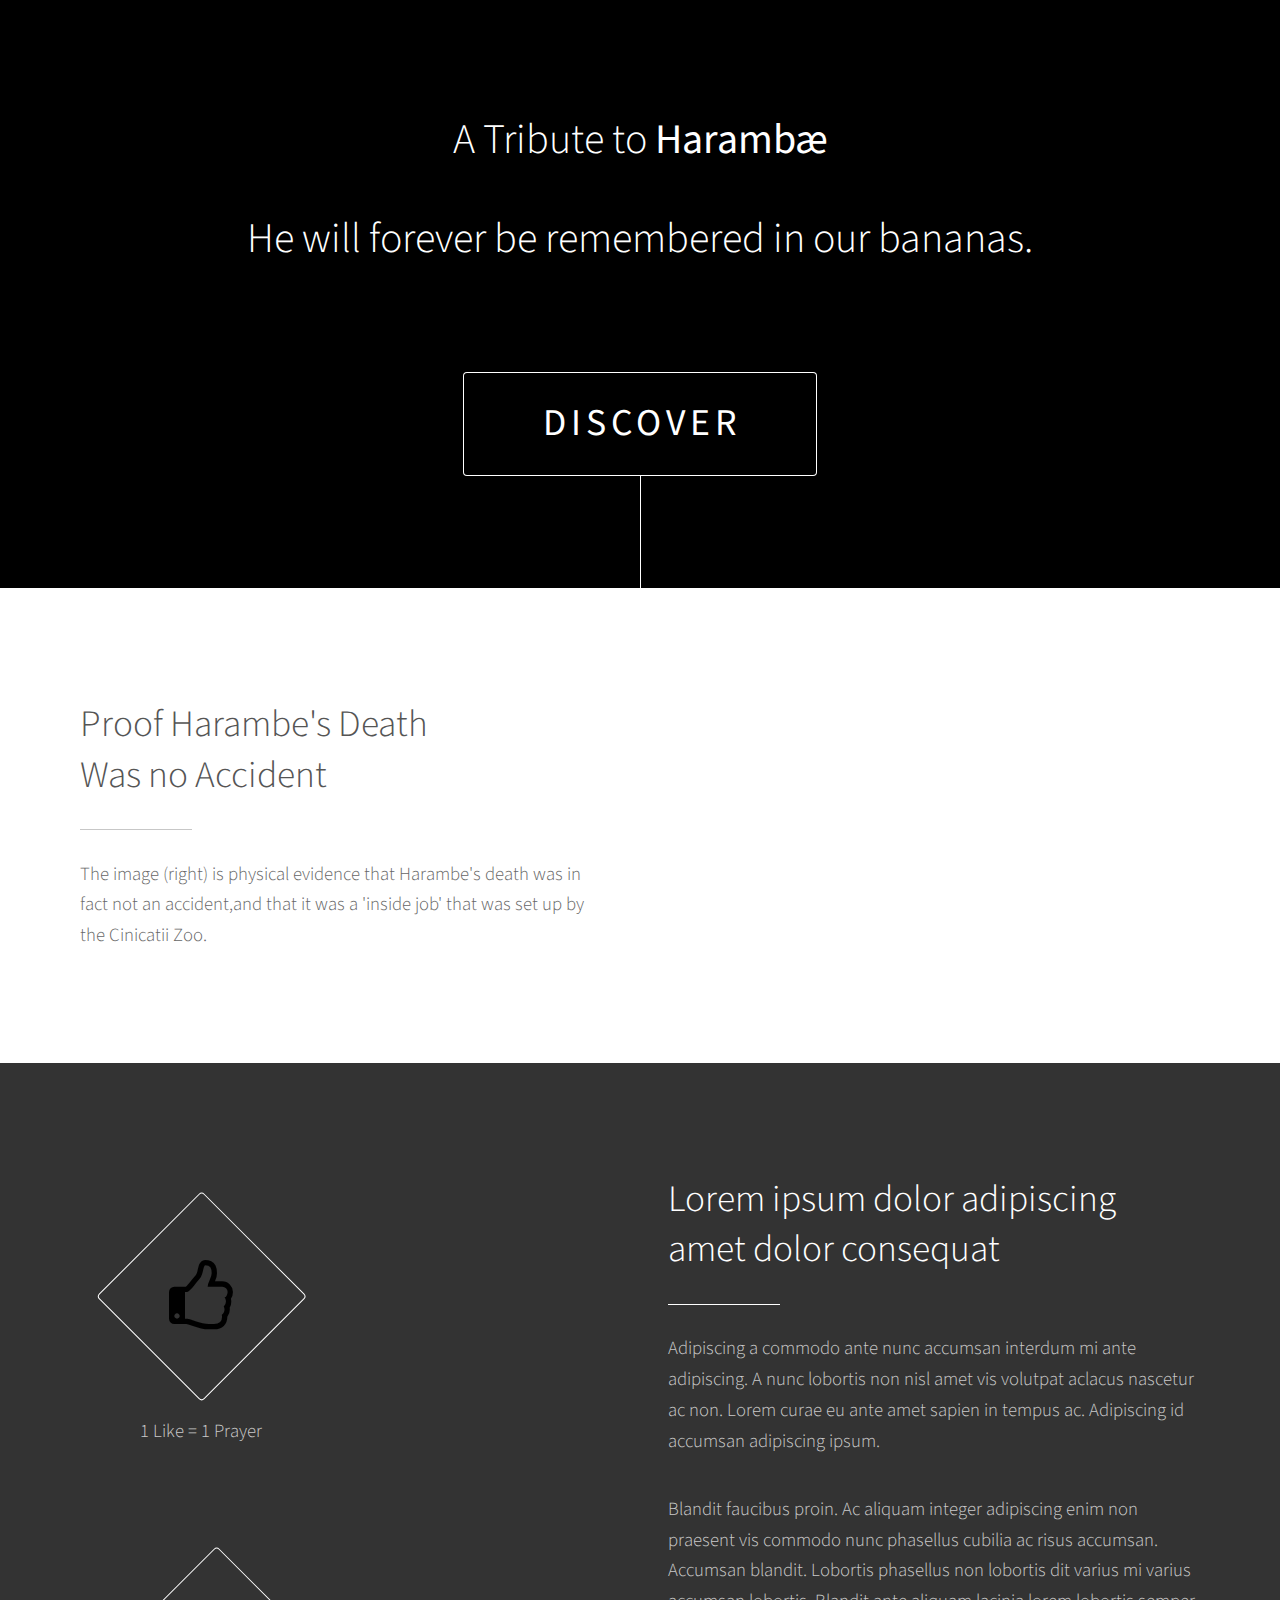
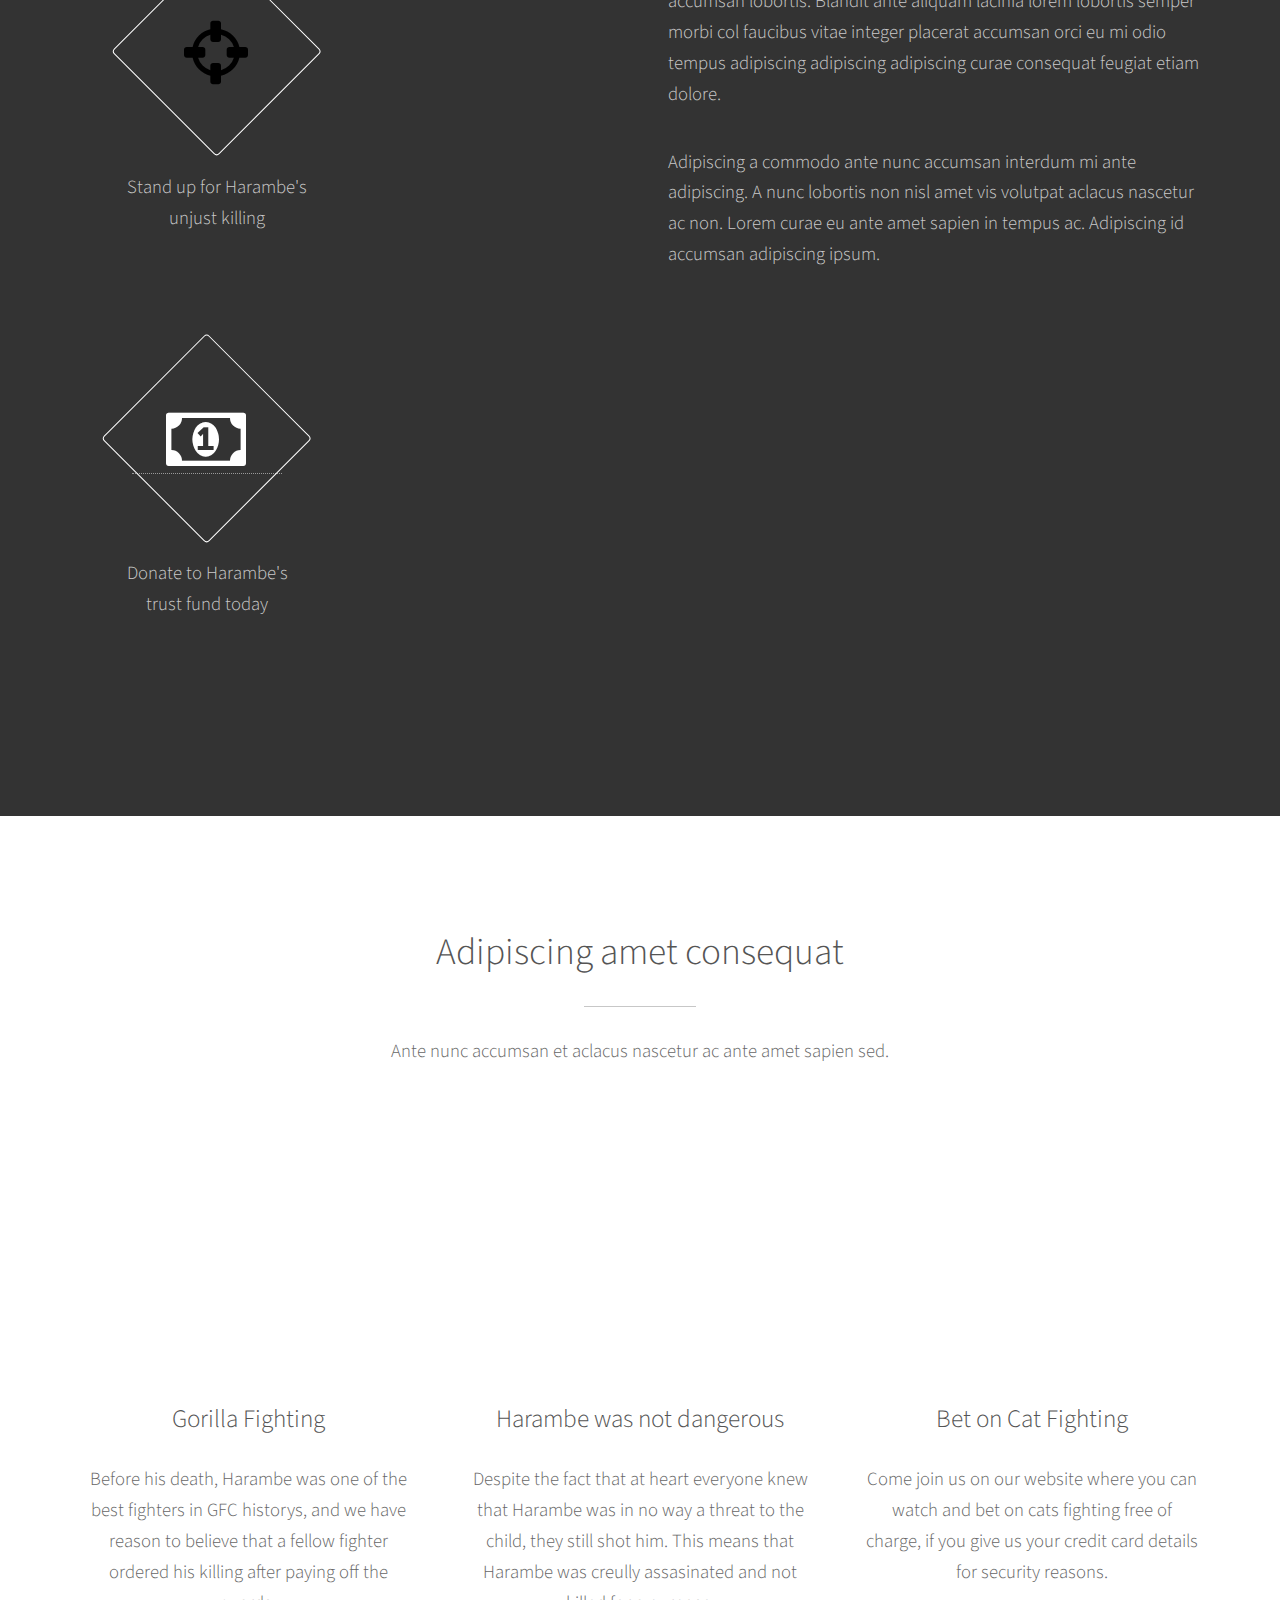
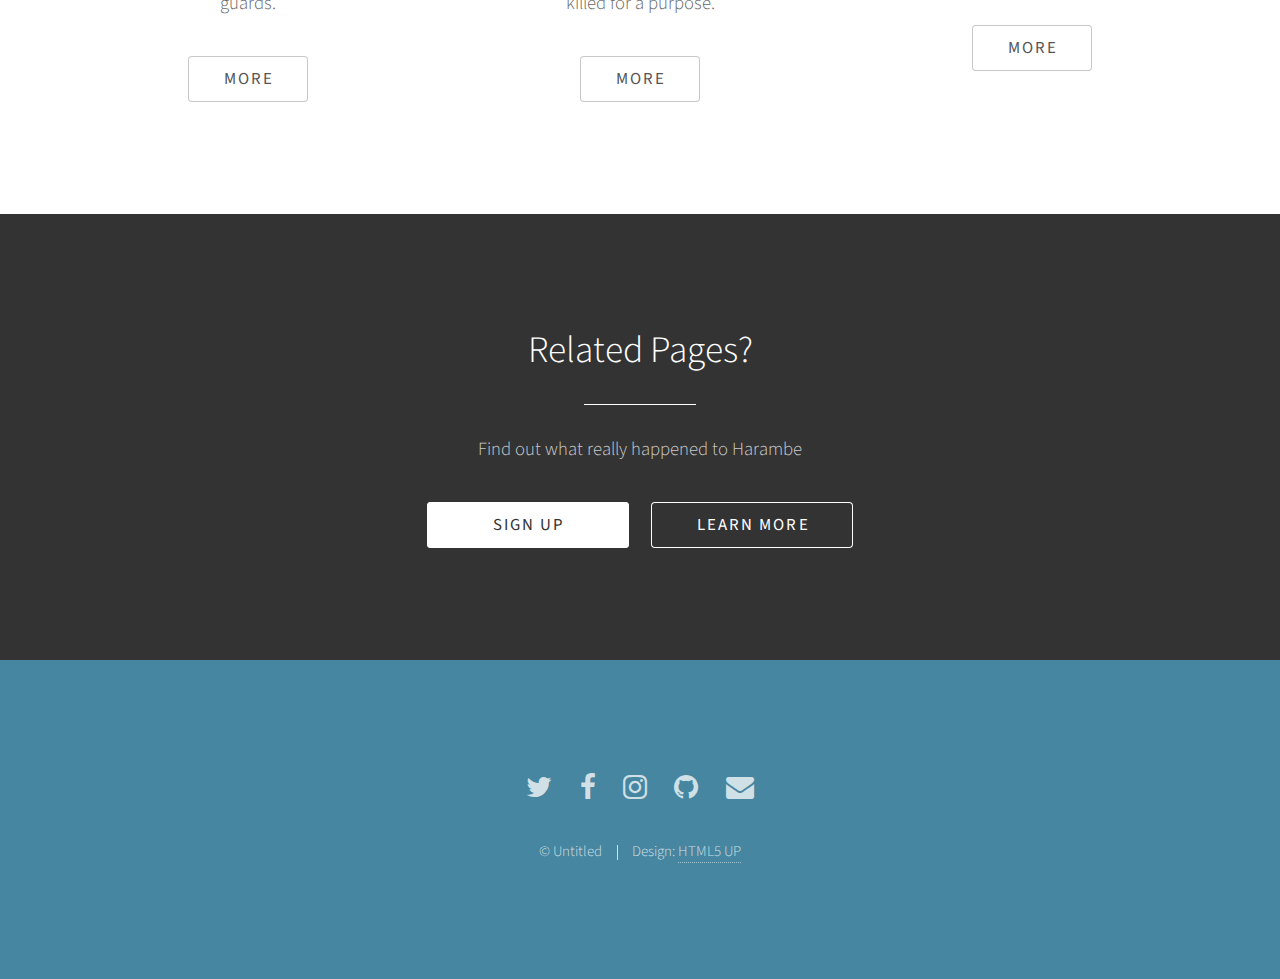
==== index.html @ 7331360e "edited text" ====
<!DOCTYPE HTML>
<!--
	Photon by HTML5 UP
	html5up.net | @ajlkn
	Free for personal and commercial use under the CCA 3.0 license (html5up.net/license)
-->
<html>
	<head>
		<title>Harambe was an inside job </title>
		<meta charset="utf-8" />
		<meta name="viewport" content="width=device-width, initial-scale=1" />
		<!--[if lte IE 8]><script src="assets/js/ie/html5shiv.js"></script><![endif]-->
		<link rel="stylesheet" href="assets/css/main.css" />
		<!--[if lte IE 8]><link rel="stylesheet" href="assets/css/ie8.css" /><![endif]-->
		<!--[if lte IE 9]><link rel="stylesheet" href="assets/css/ie9.css" /><![endif]-->
	</head>
	<body>

		<!-- Header -->
			<section id="header">
				<div class="inner">
					<span class=""></span>
					<h1> A Tribute to <strong>Harambæ</strong>
					<p>He will forever be remembered in our bananas.</p>
					<ul class="actions">
						<li><a href="#one" class="button scrolly">Discover</a></li>
					</ul>
				</div>
			</section>

		<!-- One -->
			<section id="one" class="main style1">
				<div class="container">
					<div class="row 150%">
						<div class="6u 12u$(medium)">
							<header class="major">
								<h2>Proof Harambe's Death<br />
								Was no Accident</h2>
							</header>
							<p>The image (right) is physical evidence that Harambe's death was in fact not an accident,and that it was a 'inside job' that was set up by the Cinicatii Zoo.</p>
						</div>
						<div class="6u$ 12u$(medium) important(medium)">
							<span class="image fit"><img src="http://2new4.fjcdn.com/pictures/Soup_0a7b32_6004749.jpg" alt="" /></span>
						</div>
					</div>
				</div>
			</section>

		<!-- Two -->
			<section id="two" class="main style2">
				<div class="container">
					<div class="row 150%">
						<div class="6u 12u$(medium)">
							<ul class="major-icons">
								<li><span class="icon style1 major fa-thumbs-o-up"> </span><p id="jeff">1 Like = 1 Prayer</p></li>
								<li><span class=""> </span></li>
								<li><span class="icon style3 major fa-crosshairs"> </span><p id="jim">Stand up for Harambe's<br /> unjust killing</p></li>
								<li><span class=""></span></li>
								<li><a href="http://img0.liveinternet.ru/images/attach/c/5/3970/3970473_sprite198.swf"><span class="icon sytle5 major fa-money"> </span><p id="shmeg">Donate to Harambe's<br /> trust fund today</p></a></li>
								<li><span class=""></span></li>
							</ul>
						</div>
						<div class="6u$ 12u$(medium)">
							<header class="major">
								<h2>Lorem ipsum dolor adipiscing<br />
								amet dolor consequat</h2>
							</header>
							<p>Adipiscing a commodo ante nunc accumsan interdum mi ante adipiscing. A nunc lobortis non nisl amet vis volutpat aclacus nascetur ac non. Lorem curae eu ante amet sapien in tempus ac. Adipiscing id accumsan adipiscing ipsum.</p>
							<p>Blandit faucibus proin. Ac aliquam integer adipiscing enim non praesent vis commodo nunc phasellus cubilia ac risus accumsan. Accumsan blandit. Lobortis phasellus non lobortis dit varius mi varius accumsan lobortis. Blandit ante aliquam lacinia lorem lobortis semper morbi col faucibus vitae integer placerat accumsan orci eu mi odio tempus adipiscing adipiscing adipiscing curae consequat feugiat etiam dolore.</p>
							<p>Adipiscing a commodo ante nunc accumsan interdum mi ante adipiscing. A nunc lobortis non nisl amet vis volutpat aclacus nascetur ac non. Lorem curae eu ante amet sapien in tempus ac. Adipiscing id accumsan adipiscing ipsum.</p>
						</div>
					</div>
				</div>
			</section>

		<!-- Three -->
			<section id="three" class="main style1 special">
				<div class="container">
					<header class="major">
						<h2>Adipiscing amet consequat</h2>
					</header>
					<p>Ante nunc accumsan et aclacus nascetur ac ante amet sapien sed.</p>
					<div class="row 150%">
						<div class="4u 12u$(medium)">
							<span class="image fit"><iframe src="//giphy.com/embed/hdBc0ckLyQ5KE?html5=true" width="384" height="250.42" frameBorder="0" class="giphy-embed" allowFullScreen></iframe/></span>
							<h3>Gorilla Fighting</h3>
							<p>Before his death, Harambe was one of the best fighters in GFC historys, and we have reason to believe that a fellow fighter ordered his killing after paying off the guards.</p>
							<ul class="actions">
								<li><a href="#" class="button">More</a></li>
							</ul>
						</div>
						<div class="4u 12u$(medium)">
							<span class="image fit"><iframe src="//giphy.com/embed/dtlC0do7zTUJy?html5=true" width="384" height="250.42" frameBorder="0" class="giphy-embed" allowFullScreen></iframe></span>
							<h3>Harambe was not dangerous</h3>
							<p>Despite the fact that at heart everyone knew that Harambe was in no way a threat to the child, they still shot him. This means that Harambe was creully assasinated and not killed for a purpose.</p>
							<ul class="actions">
								<li><a href="#" class="button">More</a></li>
							</ul>
						</div>
						<div class="4u$ 12u$(medium)">
							<span class="image fit"><iframe src="//giphy.com/embed/Ov5NiLVXT8JEc?html5=true" width="384" height="250.42" frameBorder="0" class="giphy-embed" allowFullScreen></iframe></span>
							<h3>Bet on Cat Fighting</h3>
							<p>Come join us on our website where you can watch and bet on cats fighting free of charge, if you give us your credit card details for security reasons.</p>
							<ul class="actions">
								<li><a href="#" class="button">More</a></li>
							</ul>
						</div>
					</div>
				</div>
			</section>

		<!-- Four -->
			<section id="four" class="main style2 special">
				<div class="container">
					<header class="major">
						<h2>Related Pages?</h2>
					</header>
					<p>Find out what really happened to Harambe</p>
					<ul class="actions uniform">
						<li><a href="#" class="button special">Sign Up</a></li>
						<li><a href="#" class="button">Learn More</a></li>
					</ul>
				</div>
			</section>

		<!-- Five -->
		<!--
			<section id="five" class="main style1">
				<div class="container">
					<header class="major special">
						<h2>Elements</h2>
					</header>

					<section>
						<h4>Text</h4>
						<p>This is <b>bold</b> and this is <strong>strong</strong>. This is <i>italic</i> and this is <em>emphasized</em>.
						This is <sup>superscript</sup> text and this is <sub>subscript</sub> text.
						This is <u>underlined</u> and this is code: <code>for (;;) { ... }</code>. Finally, <a href="#">this is a link</a>.</p>
						<hr />
						<header>
							<h4>Heading with a Subtitle</h4>
							<p>Lorem ipsum dolor sit amet nullam id egestas urna aliquam</p>
						</header>
						<p>Nunc lacinia ante nunc ac lobortis. Interdum adipiscing gravida odio porttitor sem non mi integer non faucibus ornare mi ut ante amet placerat aliquet. Volutpat eu sed ante lacinia sapien lorem accumsan varius montes viverra nibh in adipiscing blandit tempus accumsan.</p>
						<header>
							<h5>Heading with a Subtitle</h5>
							<p>Lorem ipsum dolor sit amet nullam id egestas urna aliquam</p>
						</header>
						<p>Nunc lacinia ante nunc ac lobortis. Interdum adipiscing gravida odio porttitor sem non mi integer non faucibus ornare mi ut ante amet placerat aliquet. Volutpat eu sed ante lacinia sapien lorem accumsan varius montes viverra nibh in adipiscing blandit tempus accumsan.</p>
						<hr />
						<h2>Heading Level 2</h2>
						<h3>Heading Level 3</h3>
						<h4>Heading Level 4</h4>
						<h5>Heading Level 5</h5>
						<h6>Heading Level 6</h6>
						<hr />
						<h5>Blockquote</h5>
						<blockquote>Fringilla nisl. Donec accumsan interdum nisi, quis tincidunt felis sagittis eget tempus euismod. Vestibulum ante ipsum primis in faucibus vestibulum. Blandit adipiscing eu felis iaculis volutpat ac adipiscing accumsan faucibus. Vestibulum ante ipsum primis in faucibus lorem ipsum dolor sit amet nullam adipiscing eu felis.</blockquote>
						<h5>Preformatted</h5>
						<pre><code>i = 0;

while (!deck.isInOrder()) {
print 'Iteration ' + i;
deck.shuffle();
i++;
}

print 'It took ' + i + ' iterations to sort the deck.';</code></pre>
					</section>

					<section>
						<h4>Lists</h4>
						<div class="row">
							<div class="6u 12u$(medium)">
								<h5>Unordered</h5>
								<ul>
									<li>Dolor pulvinar etiam.</li>
									<li>Sagittis adipiscing.</li>
									<li>Felis enim feugiat.</li>
								</ul>
								<h5>Alternate</h5>
								<ul class="alt">
									<li>Dolor pulvinar etiam.</li>
									<li>Sagittis adipiscing.</li>
									<li>Felis enim feugiat.</li>
								</ul>
							</div>
							<div class="6u$ 12u$(medium)">
								<h5>Ordered</h5>
								<ol>
									<li>Dolor pulvinar etiam.</li>
									<li>Etiam vel felis viverra.</li>
									<li>Felis enim feugiat.</li>
									<li>Dolor pulvinar etiam.</li>
									<li>Etiam vel felis lorem.</li>
									<li>Felis enim et feugiat.</li>
								</ol>
								<h5>Icons</h5>
								<ul class="icons">
									<li><a href="#" class="icon fa-twitter"><span class="label">Twitter</span></a></li>
									<li><a href="#" class="icon fa-facebook"><span class="label">Facebook</span></a></li>
									<li><a href="#" class="icon fa-instagram"><span class="label">Instagram</span></a></li>
									<li><a href="#" class="icon fa-github"><span class="label">Github</span></a></li>
								</ul>
							</div>
						</div>
						<h5>Actions</h5>
						<div class="row">
							<div class="6u 12u$(medium)">
								<ul class="actions">
									<li><a href="#" class="button special">Default</a></li>
									<li><a href="#" class="button">Default</a></li>
								</ul>
								<ul class="actions small">
									<li><a href="#" class="button special small">Small</a></li>
									<li><a href="#" class="button small">Small</a></li>
								</ul>
								<ul class="actions vertical">
									<li><a href="#" class="button special">Default</a></li>
									<li><a href="#" class="button">Default</a></li>
								</ul>
								<ul class="actions vertical small">
									<li><a href="#" class="button special small">Small</a></li>
									<li><a href="#" class="button small">Small</a></li>
								</ul>
							</div>
							<div class="6u 12u$(medium)">
								<ul class="actions vertical">
									<li><a href="#" class="button special fit">Default</a></li>
									<li><a href="#" class="button fit">Default</a></li>
								</ul>
								<ul class="actions vertical small">
									<li><a href="#" class="button special small fit">Small</a></li>
									<li><a href="#" class="button small fit">Small</a></li>
								</ul>
							</div>
						</div>
					</section>

					<section>
						<h4>Table</h4>
						<h5>Default</h5>
						<div class="table-wrapper">
							<table>
								<thead>
									<tr>
										<th>Name</th>
										<th>Description</th>
										<th>Price</th>
									</tr>
								</thead>
								<tbody>
									<tr>
										<td>Item One</td>
										<td>Ante turpis integer aliquet porttitor.</td>
										<td>29.99</td>
									</tr>
									<tr>
										<td>Item Two</td>
										<td>Vis ac commodo adipiscing arcu aliquet.</td>
										<td>19.99</td>
									</tr>
									<tr>
										<td>Item Three</td>
										<td> Morbi faucibus arcu accumsan lorem.</td>
										<td>29.99</td>
									</tr>
									<tr>
										<td>Item Four</td>
										<td>Vitae integer tempus condimentum.</td>
										<td>19.99</td>
									</tr>
									<tr>
										<td>Item Five</td>
										<td>Ante turpis integer aliquet porttitor.</td>
										<td>29.99</td>
									</tr>
								</tbody>
								<tfoot>
									<tr>
										<td colspan="2"></td>
										<td>100.00</td>
									</tr>
								</tfoot>
							</table>
						</div>

						<h5>Alternate</h5>
						<div class="table-wrapper">
							<table class="alt">
								<thead>
									<tr>
										<th>Name</th>
										<th>Description</th>
										<th>Price</th>
									</tr>
								</thead>
								<tbody>
									<tr>
										<td>Item One</td>
										<td>Ante turpis integer aliquet porttitor.</td>
										<td>29.99</td>
									</tr>
									<tr>
										<td>Item Two</td>
										<td>Vis ac commodo adipiscing arcu aliquet.</td>
										<td>19.99</td>
									</tr>
									<tr>
										<td>Item Three</td>
										<td> Morbi faucibus arcu accumsan lorem.</td>
										<td>29.99</td>
									</tr>
									<tr>
										<td>Item Four</td>
										<td>Vitae integer tempus condimentum.</td>
										<td>19.99</td>
									</tr>
									<tr>
										<td>Item Five</td>
										<td>Ante turpis integer aliquet porttitor.</td>
										<td>29.99</td>
									</tr>
								</tbody>
								<tfoot>
									<tr>
										<td colspan="2"></td>
										<td>100.00</td>
									</tr>
								</tfoot>
							</table>
						</div>
					</section>

					<section>
						<h4>Buttons</h4>
						<ul class="actions">
							<li><a href="#" class="button special">Special</a></li>
							<li><a href="#" class="button">Default</a></li>
						</ul>
						<ul class="actions">
							<li><a href="#" class="button big">Big</a></li>
							<li><a href="#" class="button">Default</a></li>
							<li><a href="#" class="button small">Small</a></li>
						</ul>
						<ul class="actions fit">
							<li><a href="#" class="button fit">Fit</a></li>
							<li><a href="#" class="button special fit">Fit</a></li>
							<li><a href="#" class="button fit">Fit</a></li>
						</ul>
						<ul class="actions fit small">
							<li><a href="#" class="button special fit small">Fit + Small</a></li>
							<li><a href="#" class="button fit small">Fit + Small</a></li>
							<li><a href="#" class="button special fit small">Fit + Small</a></li>
						</ul>
						<ul class="actions">
							<li><a href="#" class="button special icon fa-download">Icon</a></li>
							<li><a href="#" class="button icon fa-download">Icon</a></li>
						</ul>
						<ul class="actions">
							<li><span class="button special disabled">Disabled</span></li>
							<li><span class="button disabled">Disabled</span></li>
						</ul>
					</section>

					<section>
						<h4>Form</h4>
						<form method="post" action="#">
							<div class="row uniform 50%">
								<div class="6u 12u$(xsmall)">
									<input type="text" name="demo-name" id="demo-name" value="" placeholder="Name" />
								</div>
								<div class="6u$ 12u$(xsmall)">
									<input type="email" name="demo-email" id="demo-email" value="" placeholder="Email" />
								</div>
								<div class="12u$">
									<div class="select-wrapper">
										<select name="demo-category" id="demo-category">
											<option value="">- Category -</option>
											<option value="1">Manufacturing</option>
											<option value="1">Shipping</option>
											<option value="1">Administration</option>
											<option value="1">Human Resources</option>
										</select>
									</div>
								</div>
								<div class="4u 12u$(small)">
									<input type="radio" id="demo-priority-low" name="demo-priority" checked>
									<label for="demo-priority-low">Low</label>
								</div>
								<div class="4u 12u$(small)">
									<input type="radio" id="demo-priority-normal" name="demo-priority">
									<label for="demo-priority-normal">Normal</label>
								</div>
								<div class="4u$ 12u$(small)">
									<input type="radio" id="demo-priority-high" name="demo-priority">
									<label for="demo-priority-high">High</label>
								</div>
								<div class="6u 12u$(small)">
									<input type="checkbox" id="demo-copy" name="demo-copy">
									<label for="demo-copy">Email me a copy</label>
								</div>
								<div class="6u$ 12u$(small)">
									<input type="checkbox" id="demo-human" name="demo-human" checked>
									<label for="demo-human">Not a robot</label>
								</div>
								<div class="12u$">
									<textarea name="demo-message" id="demo-message" placeholder="Enter your message" rows="6"></textarea>
								</div>
								<div class="12u$">
									<ul class="actions">
										<li><input type="submit" value="Send Message" class="special" /></li>
										<li><input type="reset" value="Reset" /></li>
									</ul>
								</div>
							</div>
						</form>
					</section>

					<section>
						<h4>Image</h4>
						<h5>Fit</h5>
						<div class="box alt">
							<div class="row uniform 50%">
								<div class="12u"><span class="image fit"><img src="images/pic06.jpg" alt="" /></span></div>
								<div class="4u"><span class="image fit"><img src="images/pic02.jpg" alt="" /></span></div>
								<div class="4u"><span class="image fit"><img src="images/pic03.jpg" alt="" /></span></div>
								<div class="4u"><span class="image fit"><img src="images/pic04.jpg" alt="" /></span></div>
								<div class="4u"><span class="image fit"><img src="images/pic03.jpg" alt="" /></span></div>
								<div class="4u"><span class="image fit"><img src="images/pic04.jpg" alt="" /></span></div>
								<div class="4u"><span class="image fit"><img src="images/pic02.jpg" alt="" /></span></div>
								<div class="4u"><span class="image fit"><img src="images/pic04.jpg" alt="" /></span></div>
								<div class="4u"><span class="image fit"><img src="images/pic02.jpg" alt="" /></span></div>
								<div class="4u"><span class="image fit"><img src="images/pic03.jpg" alt="" /></span></div>
							</div>
						</div>
						<h5>Left &amp; Right</h5>
						<p><span class="image left"><img src="images/pic05.jpg" alt="" /></span>Fringilla nisl. Donec accumsan interdum nisi, quis tincidunt felis sagittis eget. tempus euismod. Vestibulum ante ipsum primis in faucibus vestibulum. Blandit adipiscing eu felis iaculis volutpat ac adipiscing accumsan eu faucibus. Integer ac pellentesque praesent tincidunt felis sagittis eget. tempus euismod. Vestibulum ante ipsum primis in faucibus vestibulum. Blandit adipiscing eu felis iaculis volutpat ac adipiscing accumsan eu faucibusr ac pellentesque praesent tincidunt felis sagittis eget. tempus euismod. Vestibulum ante ipsum primis in faucibus vestibulum. Blandit adipiscing eu felis iaculis volutpat ac adipiscing accumsan eu faucibus. Integer ac pellentesque praesent.</p>
						<p><span class="image right"><img src="images/pic05.jpg" alt="" /></span>Fringilla nisl. Donec accumsan interdum nisi, quis tincidunt felis sagittis eget. tempus euismod. Vestibulum ante ipsum primis in faucibus vestibulum. Blandit adipiscing eu felis iaculis volutpat ac adipiscing accumsan eu faucibus. Integer ac pellentesque praesent tincidunt felis sagittis eget. tempus euismod. Vestibulum ante ipsum primis in faucibus vestibulum. Blandit adipiscing eu felis iaculis volutpat ac adipiscing accumsan eu faucibus. Integer ac pellentesque praesent. Donec accumsan interdum nisi, quis tincidunt felis sagittis eget. tempus euismod. Vestibulum ante ipsum primis in faucibus vestibulum. Blandit adipiscing eu felis iaculis volutpat ac adipiscing accumsan eu faucibus. Integer ac pellentesque praesent tincidunt felis sagittis eget. tempus euismod. Vestibulum ante ipsum primis in faucibus vestibulum. Blandit adipiscing eu felis iaculis volutpat ac adipiscing accumsan eu faucibus. Integer ac pellentesque praesent. Blandit adipiscing eu felis iaculis volutpat ac adipiscing accumsan eu faucibus. Integer ac pellentesque praesent tincidunt felis sagittis eget. tempus euismod. Vestibulum ante ipsum primis in faucibus vestibulum. Blandit adipiscing eu felis iaculis volutpat ac adipiscing accumsan eu faucibus. Integer ac pellentesque praesent.</p>
					</section>

				</div>
			</section>
		-->

		<!-- Footer -->
			<section id="footer">
				<ul class="icons">
					<li><a href="#" class="icon alt fa-twitter"><span class="label">Twitter</span></a></li>
					<li><a href="#" class="icon alt fa-facebook"><span class="label">Facebook</span></a></li>
					<li><a href="#" class="icon alt fa-instagram"><span class="label">Instagram</span></a></li>
					<li><a href="#" class="icon alt fa-github"><span class="label">GitHub</span></a></li>
					<li><a href="#" class="icon alt fa-envelope"><span class="label">Email</span></a></li>
				</ul>
				<ul class="copyright">
					<li>&copy; Untitled</li><li>Design: <a href="http://html5up.net">HTML5 UP</a></li>
				</ul>
			</section>

		<!-- Scripts -->
			<script src="assets/js/jquery.min.js"></script>
			<script src="assets/js/jquery.scrolly.min.js"></script>
			<script src="assets/js/skel.min.js"></script>
			<script src="assets/js/util.js"></script>
			<!--[if lte IE 8]><script src="assets/js/ie/respond.min.js"></script><![endif]-->
			<script src="assets/js/main.js"></script>

	</body> 
</html>
---- assets/css/main.css ----
@import url("font-awesome.min.css");
@import url("http://fonts.googleapis.com/css?family=Source+Sans+Pro:300,300italic,400,400italic");

/*
	Photon by HTML5 UP
	html5up.net | @ajlkn
	Free for personal and commercial use under the CCA 3.0 license (html5up.net/license)
*/

/* Reset */

	html, body, div, span, applet, object, iframe, h1, h2, h3, h4, h5, h6, p, blockquote, pre, a, abbr, acronym, address, big, cite, code, del, dfn, em, img, ins, kbd, q, s, samp, small, strike, strong, sub, sup, tt, var, b, u, i, center, dl, dt, dd, ol, ul, li, fieldset, form, label, legend, table, caption, tbody, tfoot, thead, tr, th, td, article, aside, canvas, details, embed, figure, figcaption, footer, header, hgroup, menu, nav, output, ruby, section, summary, time, mark, audio, video {
		margin: 0;
		padding: 0;
		border: 0;
		font-size: 100%;
		font: inherit;
		vertical-align: baseline;
	}

	article, aside, details, figcaption, figure, footer, header, hgroup, menu, nav, section {
		display: block;
	}

	body {
		line-height: 1;
	}

	ol, ul {
		list-style: none;
	}

	blockquote, q {
		quotes: none;
	}

	blockquote:before, blockquote:after, q:before, q:after {
		content: '';
		content: none;
	}

	table {
		border-collapse: collapse;
		border-spacing: 0;
	}

	body {
		-webkit-text-size-adjust: none;
	}

/* Box Model */

	*, *:before, *:after {
		-moz-box-sizing: border-box;
		-webkit-box-sizing: border-box;
		box-sizing: border-box;
	}

/* Containers */

	.container {
		margin-left: auto;
		margin-right: auto;
	}

	.container.\31 25\25 {
		width: 100%;
		max-width: 75em;
		min-width: 60em;
	}

	.container.\37 5\25 {
		width: 45em;
	}

	.container.\35 0\25 {
		width: 30em;
	}

	.container.\32 5\25 {
		width: 15em;
	}

	.container {
		width: 60em;
	}

	@media screen and (max-width: 1680px) {

		.container.\31 25\25 {
			width: 100%;
			max-width: 75em;
			min-width: 60em;
		}

		.container.\37 5\25 {
			width: 45em;
		}

		.container.\35 0\25 {
			width: 30em;
		}

		.container.\32 5\25 {
			width: 15em;
		}

		.container {
			width: 60em;
		}

	}

	@media screen and (max-width: 1140px) {

		.container.\31 25\25 {
			width: 100%;
			max-width: 112.5%;
			min-width: 90%;
		}

		.container.\37 5\25 {
			width: 67.5%;
		}

		.container.\35 0\25 {
			width: 45%;
		}

		.container.\32 5\25 {
			width: 22.5%;
		}

		.container {
			width: 90%;
		}

	}

	@media screen and (max-width: 980px) {

		.container.\31 25\25 {
			width: 100%;
			max-width: 125%;
			min-width: 100%;
		}

		.container.\37 5\25 {
			width: 75%;
		}

		.container.\35 0\25 {
			width: 50%;
		}

		.container.\32 5\25 {
			width: 25%;
		}

		.container {
			width: 100% !important;
		}

	}

	@media screen and (max-width: 736px) {

		.container.\31 25\25 {
			width: 100%;
			max-width: 125%;
			min-width: 100%;
		}

		.container.\37 5\25 {
			width: 75%;
		}

		.container.\35 0\25 {
			width: 50%;
		}

		.container.\32 5\25 {
			width: 25%;
		}

		.container {
			width: 100% !important;
		}

	}

	@media screen and (max-width: 480px) {

		.container.\31 25\25 {
			width: 100%;
			max-width: 125%;
			min-width: 100%;
		}

		.container.\37 5\25 {
			width: 75%;
		}

		.container.\35 0\25 {
			width: 50%;
		}

		.container.\32 5\25 {
			width: 25%;
		}

		.container {
			width: 100% !important;
		}

	}

	@media screen and (max-width: 320px) {

		.container.\31 25\25 {
			width: 100%;
			max-width: 125%;
			min-width: 100%;
		}

		.container.\37 5\25 {
			width: 75%;
		}

		.container.\35 0\25 {
			width: 50%;
		}

		.container.\32 5\25 {
			width: 25%;
		}

		.container {
			width: 100% !important;
		}

	}

/* Grid */

	.row {
		border-bottom: solid 1px transparent;
		-moz-box-sizing: border-box;
		-webkit-box-sizing: border-box;
		box-sizing: border-box;
	}

	.row > * {
		float: left;
		-moz-box-sizing: border-box;
		-webkit-box-sizing: border-box;
		box-sizing: border-box;
	}

	.row:after, .row:before {
		content: '';
		display: block;
		clear: both;
		height: 0;
	}

	.row.uniform > * > :first-child {
		margin-top: 0;
	}

	.row.uniform > * > :last-child {
		margin-bottom: 0;
	}

	.row.\30 \25 > * {
		padding: 0 0 0 0em;
	}

	.row.\30 \25 {
		margin: 0 0 -1px 0em;
	}

	.row.uniform.\30 \25 > * {
		padding: 0em 0 0 0em;
	}

	.row.uniform.\30 \25 {
		margin: 0em 0 -1px 0em;
	}

	.row > * {
		padding: 0 0 0 2em;
	}

	.row {
		margin: 0 0 -1px -2em;
	}

	.row.uniform > * {
		padding: 2em 0 0 2em;
	}

	.row.uniform {
		margin: -2em 0 -1px -2em;
	}

	.row.\32 00\25 > * {
		padding: 0 0 0 4em;
	}

	.row.\32 00\25 {
		margin: 0 0 -1px -4em;
	}

	.row.uniform.\32 00\25 > * {
		padding: 4em 0 0 4em;
	}

	.row.uniform.\32 00\25 {
		margin: -4em 0 -1px -4em;
	}

	.row.\31 50\25 > * {
		padding: 0 0 0 3em;
	}

	.row.\31 50\25 {
		margin: 0 0 -1px -3em;
	}

	.row.uniform.\31 50\25 > * {
		padding: 3em 0 0 3em;
	}

	.row.uniform.\31 50\25 {
		margin: -3em 0 -1px -3em;
	}

	.row.\35 0\25 > * {
		padding: 0 0 0 1em;
	}

	.row.\35 0\25 {
		margin: 0 0 -1px -1em;
	}

	.row.uniform.\35 0\25 > * {
		padding: 1em 0 0 1em;
	}

	.row.uniform.\35 0\25 {
		margin: -1em 0 -1px -1em;
	}

	.row.\32 5\25 > * {
		padding: 0 0 0 0.5em;
	}

	.row.\32 5\25 {
		margin: 0 0 -1px -0.5em;
	}

	.row.uniform.\32 5\25 > * {
		padding: 0.5em 0 0 0.5em;
	}

	.row.uniform.\32 5\25 {
		margin: -0.5em 0 -1px -0.5em;
	}

	.\31 2u, .\31 2u\24 {
		width: 100%;
		clear: none;
		margin-left: 0;
	}

	.\31 1u, .\31 1u\24 {
		width: 91.6666666667%;
		clear: none;
		margin-left: 0;
	}

	.\31 0u, .\31 0u\24 {
		width: 83.3333333333%;
		clear: none;
		margin-left: 0;
	}

	.\39 u, .\39 u\24 {
		width: 75%;
		clear: none;
		margin-left: 0;
	}

	.\38 u, .\38 u\24 {
		width: 66.6666666667%;
		clear: none;
		margin-left: 0;
	}

	.\37 u, .\37 u\24 {
		width: 58.3333333333%;
		clear: none;
		margin-left: 0;
	}

	.\36 u, .\36 u\24 {
		width: 50%;
		clear: none;
		margin-left: 0;
	}

	.\35 u, .\35 u\24 {
		width: 41.6666666667%;
		clear: none;
		margin-left: 0;
	}

	.\34 u, .\34 u\24 {
		width: 33.3333333333%;
		clear: none;
		margin-left: 0;
	}

	.\33 u, .\33 u\24 {
		width: 25%;
		clear: none;
		margin-left: 0;
	}

	.\32 u, .\32 u\24 {
		width: 16.6666666667%;
		clear: none;
		margin-left: 0;
	}

	.\31 u, .\31 u\24 {
		width: 8.3333333333%;
		clear: none;
		margin-left: 0;
	}

	.\31 2u\24 + *,
	.\31 1u\24 + *,
	.\31 0u\24 + *,
	.\39 u\24 + *,
	.\38 u\24 + *,
	.\37 u\24 + *,
	.\36 u\24 + *,
	.\35 u\24 + *,
	.\34 u\24 + *,
	.\33 u\24 + *,
	.\32 u\24 + *,
	.\31 u\24 + * {
		clear: left;
	}

	.\-11u {
		margin-left: 91.66667%;
	}

	.\-10u {
		margin-left: 83.33333%;
	}

	.\-9u {
		margin-left: 75%;
	}

	.\-8u {
		margin-left: 66.66667%;
	}

	.\-7u {
		margin-left: 58.33333%;
	}

	.\-6u {
		margin-left: 50%;
	}

	.\-5u {
		margin-left: 41.66667%;
	}

	.\-4u {
		margin-left: 33.33333%;
	}

	.\-3u {
		margin-left: 25%;
	}

	.\-2u {
		margin-left: 16.66667%;
	}

	.\-1u {
		margin-left: 8.33333%;
	}

	@media screen and (max-width: 1680px) {

		.row > * {
			padding: 0 0 0 2em;
		}

		.row {
			margin: 0 0 -1px -2em;
		}

		.row.uniform > * {
			padding: 2em 0 0 2em;
		}

		.row.uniform {
			margin: -2em 0 -1px -2em;
		}

		.row.\32 00\25 > * {
			padding: 0 0 0 4em;
		}

		.row.\32 00\25 {
			margin: 0 0 -1px -4em;
		}

		.row.uniform.\32 00\25 > * {
			padding: 4em 0 0 4em;
		}

		.row.uniform.\32 00\25 {
			margin: -4em 0 -1px -4em;
		}

		.row.\31 50\25 > * {
			padding: 0 0 0 3em;
		}

		.row.\31 50\25 {
			margin: 0 0 -1px -3em;
		}

		.row.uniform.\31 50\25 > * {
			padding: 3em 0 0 3em;
		}

		.row.uniform.\31 50\25 {
			margin: -3em 0 -1px -3em;
		}

		.row.\35 0\25 > * {
			padding: 0 0 0 1em;
		}

		.row.\35 0\25 {
			margin: 0 0 -1px -1em;
		}

		.row.uniform.\35 0\25 > * {
			padding: 1em 0 0 1em;
		}

		.row.uniform.\35 0\25 {
			margin: -1em 0 -1px -1em;
		}

		.row.\32 5\25 > * {
			padding: 0 0 0 0.5em;
		}

		.row.\32 5\25 {
			margin: 0 0 -1px -0.5em;
		}

		.row.uniform.\32 5\25 > * {
			padding: 0.5em 0 0 0.5em;
		}

		.row.uniform.\32 5\25 {
			margin: -0.5em 0 -1px -0.5em;
		}

		.\31 2u\28xlarge\29, .\31 2u\24\28xlarge\29 {
			width: 100%;
			clear: none;
			margin-left: 0;
		}

		.\31 1u\28xlarge\29, .\31 1u\24\28xlarge\29 {
			width: 91.6666666667%;
			clear: none;
			margin-left: 0;
		}

		.\31 0u\28xlarge\29, .\31 0u\24\28xlarge\29 {
			width: 83.3333333333%;
			clear: none;
			margin-left: 0;
		}

		.\39 u\28xlarge\29, .\39 u\24\28xlarge\29 {
			width: 75%;
			clear: none;
			margin-left: 0;
		}

		.\38 u\28xlarge\29, .\38 u\24\28xlarge\29 {
			width: 66.6666666667%;
			clear: none;
			margin-left: 0;
		}

		.\37 u\28xlarge\29, .\37 u\24\28xlarge\29 {
			width: 58.3333333333%;
			clear: none;
			margin-left: 0;
		}

		.\36 u\28xlarge\29, .\36 u\24\28xlarge\29 {
			width: 50%;
			clear: none;
			margin-left: 0;
		}

		.\35 u\28xlarge\29, .\35 u\24\28xlarge\29 {
			width: 41.6666666667%;
			clear: none;
			margin-left: 0;
		}

		.\34 u\28xlarge\29, .\34 u\24\28xlarge\29 {
			width: 33.3333333333%;
			clear: none;
			margin-left: 0;
		}

		.\33 u\28xlarge\29, .\33 u\24\28xlarge\29 {
			width: 25%;
			clear: none;
			margin-left: 0;
		}

		.\32 u\28xlarge\29, .\32 u\24\28xlarge\29 {
			width: 16.6666666667%;
			clear: none;
			margin-left: 0;
		}

		.\31 u\28xlarge\29, .\31 u\24\28xlarge\29 {
			width: 8.3333333333%;
			clear: none;
			margin-left: 0;
		}

		.\31 2u\24\28xlarge\29 + *,
		.\31 1u\24\28xlarge\29 + *,
		.\31 0u\24\28xlarge\29 + *,
		.\39 u\24\28xlarge\29 + *,
		.\38 u\24\28xlarge\29 + *,
		.\37 u\24\28xlarge\29 + *,
		.\36 u\24\28xlarge\29 + *,
		.\35 u\24\28xlarge\29 + *,
		.\34 u\24\28xlarge\29 + *,
		.\33 u\24\28xlarge\29 + *,
		.\32 u\24\28xlarge\29 + *,
		.\31 u\24\28xlarge\29 + * {
			clear: left;
		}

		.\-11u\28xlarge\29 {
			margin-left: 91.66667%;
		}

		.\-10u\28xlarge\29 {
			margin-left: 83.33333%;
		}

		.\-9u\28xlarge\29 {
			margin-left: 75%;
		}

		.\-8u\28xlarge\29 {
			margin-left: 66.66667%;
		}

		.\-7u\28xlarge\29 {
			margin-left: 58.33333%;
		}

		.\-6u\28xlarge\29 {
			margin-left: 50%;
		}

		.\-5u\28xlarge\29 {
			margin-left: 41.66667%;
		}

		.\-4u\28xlarge\29 {
			margin-left: 33.33333%;
		}

		.\-3u\28xlarge\29 {
			margin-left: 25%;
		}

		.\-2u\28xlarge\29 {
			margin-left: 16.66667%;
		}

		.\-1u\28xlarge\29 {
			margin-left: 8.33333%;
		}

	}

	@media screen and (max-width: 1140px) {

		.row > * {
			padding: 0 0 0 1.5em;
		}

		.row {
			margin: 0 0 -1px -1.5em;
		}

		.row.uniform > * {
			padding: 1.5em 0 0 1.5em;
		}

		.row.uniform {
			margin: -1.5em 0 -1px -1.5em;
		}

		.row.\32 00\25 > * {
			padding: 0 0 0 3em;
		}

		.row.\32 00\25 {
			margin: 0 0 -1px -3em;
		}

		.row.uniform.\32 00\25 > * {
			padding: 3em 0 0 3em;
		}

		.row.uniform.\32 00\25 {
			margin: -3em 0 -1px -3em;
		}

		.row.\31 50\25 > * {
			padding: 0 0 0 2.25em;
		}

		.row.\31 50\25 {
			margin: 0 0 -1px -2.25em;
		}

		.row.uniform.\31 50\25 > * {
			padding: 2.25em 0 0 2.25em;
		}

		.row.uniform.\31 50\25 {
			margin: -2.25em 0 -1px -2.25em;
		}

		.row.\35 0\25 > * {
			padding: 0 0 0 0.75em;
		}

		.row.\35 0\25 {
			margin: 0 0 -1px -0.75em;
		}

		.row.uniform.\35 0\25 > * {
			padding: 0.75em 0 0 0.75em;
		}

		.row.uniform.\35 0\25 {
			margin: -0.75em 0 -1px -0.75em;
		}

		.row.\32 5\25 > * {
			padding: 0 0 0 0.375em;
		}

		.row.\32 5\25 {
			margin: 0 0 -1px -0.375em;
		}

		.row.uniform.\32 5\25 > * {
			padding: 0.375em 0 0 0.375em;
		}

		.row.uniform.\32 5\25 {
			margin: -0.375em 0 -1px -0.375em;
		}

		.\31 2u\28large\29, .\31 2u\24\28large\29 {
			width: 100%;
			clear: none;
			margin-left: 0;
		}

		.\31 1u\28large\29, .\31 1u\24\28large\29 {
			width: 91.6666666667%;
			clear: none;
			margin-left: 0;
		}

		.\31 0u\28large\29, .\31 0u\24\28large\29 {
			width: 83.3333333333%;
			clear: none;
			margin-left: 0;
		}

		.\39 u\28large\29, .\39 u\24\28large\29 {
			width: 75%;
			clear: none;
			margin-left: 0;
		}

		.\38 u\28large\29, .\38 u\24\28large\29 {
			width: 66.6666666667%;
			clear: none;
			margin-left: 0;
		}

		.\37 u\28large\29, .\37 u\24\28large\29 {
			width: 58.3333333333%;
			clear: none;
			margin-left: 0;
		}

		.\36 u\28large\29, .\36 u\24\28large\29 {
			width: 50%;
			clear: none;
			margin-left: 0;
		}

		.\35 u\28large\29, .\35 u\24\28large\29 {
			width: 41.6666666667%;
			clear: none;
			margin-left: 0;
		}

		.\34 u\28large\29, .\34 u\24\28large\29 {
			width: 33.3333333333%;
			clear: none;
			margin-left: 0;
		}

		.\33 u\28large\29, .\33 u\24\28large\29 {
			width: 25%;
			clear: none;
			margin-left: 0;
		}

		.\32 u\28large\29, .\32 u\24\28large\29 {
			width: 16.6666666667%;
			clear: none;
			margin-left: 0;
		}

		.\31 u\28large\29, .\31 u\24\28large\29 {
			width: 8.3333333333%;
			clear: none;
			margin-left: 0;
		}

		.\31 2u\24\28large\29 + *,
		.\31 1u\24\28large\29 + *,
		.\31 0u\24\28large\29 + *,
		.\39 u\24\28large\29 + *,
		.\38 u\24\28large\29 + *,
		.\37 u\24\28large\29 + *,
		.\36 u\24\28large\29 + *,
		.\35 u\24\28large\29 + *,
		.\34 u\24\28large\29 + *,
		.\33 u\24\28large\29 + *,
		.\32 u\24\28large\29 + *,
		.\31 u\24\28large\29 + * {
			clear: left;
		}

		.\-11u\28large\29 {
			margin-left: 91.66667%;
		}

		.\-10u\28large\29 {
			margin-left: 83.33333%;
		}

		.\-9u\28large\29 {
			margin-left: 75%;
		}

		.\-8u\28large\29 {
			margin-left: 66.66667%;
		}

		.\-7u\28large\29 {
			margin-left: 58.33333%;
		}

		.\-6u\28large\29 {
			margin-left: 50%;
		}

		.\-5u\28large\29 {
			margin-left: 41.66667%;
		}

		.\-4u\28large\29 {
			margin-left: 33.33333%;
		}

		.\-3u\28large\29 {
			margin-left: 25%;
		}

		.\-2u\28large\29 {
			margin-left: 16.66667%;
		}

		.\-1u\28large\29 {
			margin-left: 8.33333%;
		}

	}

	@media screen and (max-width: 980px) {

		.row > * {
			padding: 0 0 0 1.5em;
		}

		.row {
			margin: 0 0 -1px -1.5em;
		}

		.row.uniform > * {
			padding: 1.5em 0 0 1.5em;
		}

		.row.uniform {
			margin: -1.5em 0 -1px -1.5em;
		}

		.row.\32 00\25 > * {
			padding: 0 0 0 3em;
		}

		.row.\32 00\25 {
			margin: 0 0 -1px -3em;
		}

		.row.uniform.\32 00\25 > * {
			padding: 3em 0 0 3em;
		}

		.row.uniform.\32 00\25 {
			margin: -3em 0 -1px -3em;
		}

		.row.\31 50\25 > * {
			padding: 0 0 0 2.25em;
		}

		.row.\31 50\25 {
			margin: 0 0 -1px -2.25em;
		}

		.row.uniform.\31 50\25 > * {
			padding: 2.25em 0 0 2.25em;
		}

		.row.uniform.\31 50\25 {
			margin: -2.25em 0 -1px -2.25em;
		}

		.row.\35 0\25 > * {
			padding: 0 0 0 0.75em;
		}

		.row.\35 0\25 {
			margin: 0 0 -1px -0.75em;
		}

		.row.uniform.\35 0\25 > * {
			padding: 0.75em 0 0 0.75em;
		}

		.row.uniform.\35 0\25 {
			margin: -0.75em 0 -1px -0.75em;
		}

		.row.\32 5\25 > * {
			padding: 0 0 0 0.375em;
		}

		.row.\32 5\25 {
			margin: 0 0 -1px -0.375em;
		}

		.row.uniform.\32 5\25 > * {
			padding: 0.375em 0 0 0.375em;
		}

		.row.uniform.\32 5\25 {
			margin: -0.375em 0 -1px -0.375em;
		}

		.\31 2u\28medium\29, .\31 2u\24\28medium\29 {
			width: 100%;
			clear: none;
			margin-left: 0;
		}

		.\31 1u\28medium\29, .\31 1u\24\28medium\29 {
			width: 91.6666666667%;
			clear: none;
			margin-left: 0;
		}

		.\31 0u\28medium\29, .\31 0u\24\28medium\29 {
			width: 83.3333333333%;
			clear: none;
			margin-left: 0;
		}

		.\39 u\28medium\29, .\39 u\24\28medium\29 {
			width: 75%;
			clear: none;
			margin-left: 0;
		}

		.\38 u\28medium\29, .\38 u\24\28medium\29 {
			width: 66.6666666667%;
			clear: none;
			margin-left: 0;
		}

		.\37 u\28medium\29, .\37 u\24\28medium\29 {
			width: 58.3333333333%;
			clear: none;
			margin-left: 0;
		}

		.\36 u\28medium\29, .\36 u\24\28medium\29 {
			width: 50%;
			clear: none;
			margin-left: 0;
		}

		.\35 u\28medium\29, .\35 u\24\28medium\29 {
			width: 41.6666666667%;
			clear: none;
			margin-left: 0;
		}

		.\34 u\28medium\29, .\34 u\24\28medium\29 {
			width: 33.3333333333%;
			clear: none;
			margin-left: 0;
		}

		.\33 u\28medium\29, .\33 u\24\28medium\29 {
			width: 25%;
			clear: none;
			margin-left: 0;
		}

		.\32 u\28medium\29, .\32 u\24\28medium\29 {
			width: 16.6666666667%;
			clear: none;
			margin-left: 0;
		}

		.\31 u\28medium\29, .\31 u\24\28medium\29 {
			width: 8.3333333333%;
			clear: none;
			margin-left: 0;
		}

		.\31 2u\24\28medium\29 + *,
		.\31 1u\24\28medium\29 + *,
		.\31 0u\24\28medium\29 + *,
		.\39 u\24\28medium\29 + *,
		.\38 u\24\28medium\29 + *,
		.\37 u\24\28medium\29 + *,
		.\36 u\24\28medium\29 + *,
		.\35 u\24\28medium\29 + *,
		.\34 u\24\28medium\29 + *,
		.\33 u\24\28medium\29 + *,
		.\32 u\24\28medium\29 + *,
		.\31 u\24\28medium\29 + * {
			clear: left;
		}

		.\-11u\28medium\29 {
			margin-left: 91.66667%;
		}

		.\-10u\28medium\29 {
			margin-left: 83.33333%;
		}

		.\-9u\28medium\29 {
			margin-left: 75%;
		}

		.\-8u\28medium\29 {
			margin-left: 66.66667%;
		}

		.\-7u\28medium\29 {
			margin-left: 58.33333%;
		}

		.\-6u\28medium\29 {
			margin-left: 50%;
		}

		.\-5u\28medium\29 {
			margin-left: 41.66667%;
		}

		.\-4u\28medium\29 {
			margin-left: 33.33333%;
		}

		.\-3u\28medium\29 {
			margin-left: 25%;
		}

		.\-2u\28medium\29 {
			margin-left: 16.66667%;
		}

		.\-1u\28medium\29 {
			margin-left: 8.33333%;
		}

	}

	@media screen and (max-width: 736px) {

		.row > * {
			padding: 0 0 0 1.5em;
		}

		.row {
			margin: 0 0 -1px -1.5em;
		}

		.row.uniform > * {
			padding: 1.5em 0 0 1.5em;
		}

		.row.uniform {
			margin: -1.5em 0 -1px -1.5em;
		}

		.row.\32 00\25 > * {
			padding: 0 0 0 3em;
		}

		.row.\32 00\25 {
			margin: 0 0 -1px -3em;
		}

		.row.uniform.\32 00\25 > * {
			padding: 3em 0 0 3em;
		}

		.row.uniform.\32 00\25 {
			margin: -3em 0 -1px -3em;
		}

		.row.\31 50\25 > * {
			padding: 0 0 0 2.25em;
		}

		.row.\31 50\25 {
			margin: 0 0 -1px -2.25em;
		}

		.row.uniform.\31 50\25 > * {
			padding: 2.25em 0 0 2.25em;
		}

		.row.uniform.\31 50\25 {
			margin: -2.25em 0 -1px -2.25em;
		}

		.row.\35 0\25 > * {
			padding: 0 0 0 0.75em;
		}

		.row.\35 0\25 {
			margin: 0 0 -1px -0.75em;
		}

		.row.uniform.\35 0\25 > * {
			padding: 0.75em 0 0 0.75em;
		}

		.row.uniform.\35 0\25 {
			margin: -0.75em 0 -1px -0.75em;
		}

		.row.\32 5\25 > * {
			padding: 0 0 0 0.375em;
		}

		.row.\32 5\25 {
			margin: 0 0 -1px -0.375em;
		}

		.row.uniform.\32 5\25 > * {
			padding: 0.375em 0 0 0.375em;
		}

		.row.uniform.\32 5\25 {
			margin: -0.375em 0 -1px -0.375em;
		}

		.\31 2u\28small\29, .\31 2u\24\28small\29 {
			width: 100%;
			clear: none;
			margin-left: 0;
		}

		.\31 1u\28small\29, .\31 1u\24\28small\29 {
			width: 91.6666666667%;
			clear: none;
			margin-left: 0;
		}

		.\31 0u\28small\29, .\31 0u\24\28small\29 {
			width: 83.3333333333%;
			clear: none;
			margin-left: 0;
		}

		.\39 u\28small\29, .\39 u\24\28small\29 {
			width: 75%;
			clear: none;
			margin-left: 0;
		}

		.\38 u\28small\29, .\38 u\24\28small\29 {
			width: 66.6666666667%;
			clear: none;
			margin-left: 0;
		}

		.\37 u\28small\29, .\37 u\24\28small\29 {
			width: 58.3333333333%;
			clear: none;
			margin-left: 0;
		}

		.\36 u\28small\29, .\36 u\24\28small\29 {
			width: 50%;
			clear: none;
			margin-left: 0;
		}

		.\35 u\28small\29, .\35 u\24\28small\29 {
			width: 41.6666666667%;
			clear: none;
			margin-left: 0;
		}

		.\34 u\28small\29, .\34 u\24\28small\29 {
			width: 33.3333333333%;
			clear: none;
			margin-left: 0;
		}

		.\33 u\28small\29, .\33 u\24\28small\29 {
			width: 25%;
			clear: none;
			margin-left: 0;
		}

		.\32 u\28small\29, .\32 u\24\28small\29 {
			width: 16.6666666667%;
			clear: none;
			margin-left: 0;
		}

		.\31 u\28small\29, .\31 u\24\28small\29 {
			width: 8.3333333333%;
			clear: none;
			margin-left: 0;
		}

		.\31 2u\24\28small\29 + *,
		.\31 1u\24\28small\29 + *,
		.\31 0u\24\28small\29 + *,
		.\39 u\24\28small\29 + *,
		.\38 u\24\28small\29 + *,
		.\37 u\24\28small\29 + *,
		.\36 u\24\28small\29 + *,
		.\35 u\24\28small\29 + *,
		.\34 u\24\28small\29 + *,
		.\33 u\24\28small\29 + *,
		.\32 u\24\28small\29 + *,
		.\31 u\24\28small\29 + * {
			clear: left;
		}

		.\-11u\28small\29 {
			margin-left: 91.66667%;
		}

		.\-10u\28small\29 {
			margin-left: 83.33333%;
		}

		.\-9u\28small\29 {
			margin-left: 75%;
		}

		.\-8u\28small\29 {
			margin-left: 66.66667%;
		}

		.\-7u\28small\29 {
			margin-left: 58.33333%;
		}

		.\-6u\28small\29 {
			margin-left: 50%;
		}

		.\-5u\28small\29 {
			margin-left: 41.66667%;
		}

		.\-4u\28small\29 {
			margin-left: 33.33333%;
		}

		.\-3u\28small\29 {
			margin-left: 25%;
		}

		.\-2u\28small\29 {
			margin-left: 16.66667%;
		}

		.\-1u\28small\29 {
			margin-left: 8.33333%;
		}

	}

	@media screen and (max-width: 480px) {

		.row > * {
			padding: 0 0 0 1.5em;
		}

		.row {
			margin: 0 0 -1px -1.5em;
		}

		.row.uniform > * {
			padding: 1.5em 0 0 1.5em;
		}

		.row.uniform {
			margin: -1.5em 0 -1px -1.5em;
		}

		.row.\32 00\25 > * {
			padding: 0 0 0 3em;
		}

		.row.\32 00\25 {
			margin: 0 0 -1px -3em;
		}

		.row.uniform.\32 00\25 > * {
			padding: 3em 0 0 3em;
		}

		.row.uniform.\32 00\25 {
			margin: -3em 0 -1px -3em;
		}

		.row.\31 50\25 > * {
			padding: 0 0 0 2.25em;
		}

		.row.\31 50\25 {
			margin: 0 0 -1px -2.25em;
		}

		.row.uniform.\31 50\25 > * {
			padding: 2.25em 0 0 2.25em;
		}

		.row.uniform.\31 50\25 {
			margin: -2.25em 0 -1px -2.25em;
		}

		.row.\35 0\25 > * {
			padding: 0 0 0 0.75em;
		}

		.row.\35 0\25 {
			margin: 0 0 -1px -0.75em;
		}

		.row.uniform.\35 0\25 > * {
			padding: 0.75em 0 0 0.75em;
		}

		.row.uniform.\35 0\25 {
			margin: -0.75em 0 -1px -0.75em;
		}

		.row.\32 5\25 > * {
			padding: 0 0 0 0.375em;
		}

		.row.\32 5\25 {
			margin: 0 0 -1px -0.375em;
		}

		.row.uniform.\32 5\25 > * {
			padding: 0.375em 0 0 0.375em;
		}

		.row.uniform.\32 5\25 {
			margin: -0.375em 0 -1px -0.375em;
		}

		.\31 2u\28xsmall\29, .\31 2u\24\28xsmall\29 {
			width: 100%;
			clear: none;
			margin-left: 0;
		}

		.\31 1u\28xsmall\29, .\31 1u\24\28xsmall\29 {
			width: 91.6666666667%;
			clear: none;
			margin-left: 0;
		}

		.\31 0u\28xsmall\29, .\31 0u\24\28xsmall\29 {
			width: 83.3333333333%;
			clear: none;
			margin-left: 0;
		}

		.\39 u\28xsmall\29, .\39 u\24\28xsmall\29 {
			width: 75%;
			clear: none;
			margin-left: 0;
		}

		.\38 u\28xsmall\29, .\38 u\24\28xsmall\29 {
			width: 66.6666666667%;
			clear: none;
			margin-left: 0;
		}

		.\37 u\28xsmall\29, .\37 u\24\28xsmall\29 {
			width: 58.3333333333%;
			clear: none;
			margin-left: 0;
		}

		.\36 u\28xsmall\29, .\36 u\24\28xsmall\29 {
			width: 50%;
			clear: none;
			margin-left: 0;
		}

		.\35 u\28xsmall\29, .\35 u\24\28xsmall\29 {
			width: 41.6666666667%;
			clear: none;
			margin-left: 0;
		}

		.\34 u\28xsmall\29, .\34 u\24\28xsmall\29 {
			width: 33.3333333333%;
			clear: none;
			margin-left: 0;
		}

		.\33 u\28xsmall\29, .\33 u\24\28xsmall\29 {
			width: 25%;
			clear: none;
			margin-left: 0;
		}

		.\32 u\28xsmall\29, .\32 u\24\28xsmall\29 {
			width: 16.6666666667%;
			clear: none;
			margin-left: 0;
		}

		.\31 u\28xsmall\29, .\31 u\24\28xsmall\29 {
			width: 8.3333333333%;
			clear: none;
			margin-left: 0;
		}

		.\31 2u\24\28xsmall\29 + *,
		.\31 1u\24\28xsmall\29 + *,
		.\31 0u\24\28xsmall\29 + *,
		.\39 u\24\28xsmall\29 + *,
		.\38 u\24\28xsmall\29 + *,
		.\37 u\24\28xsmall\29 + *,
		.\36 u\24\28xsmall\29 + *,
		.\35 u\24\28xsmall\29 + *,
		.\34 u\24\28xsmall\29 + *,
		.\33 u\24\28xsmall\29 + *,
		.\32 u\24\28xsmall\29 + *,
		.\31 u\24\28xsmall\29 + * {
			clear: left;
		}

		.\-11u\28xsmall\29 {
			margin-left: 91.66667%;
		}

		.\-10u\28xsmall\29 {
			margin-left: 83.33333%;
		}

		.\-9u\28xsmall\29 {
			margin-left: 75%;
		}

		.\-8u\28xsmall\29 {
			margin-left: 66.66667%;
		}

		.\-7u\28xsmall\29 {
			margin-left: 58.33333%;
		}

		.\-6u\28xsmall\29 {
			margin-left: 50%;
		}

		.\-5u\28xsmall\29 {
			margin-left: 41.66667%;
		}

		.\-4u\28xsmall\29 {
			margin-left: 33.33333%;
		}

		.\-3u\28xsmall\29 {
			margin-left: 25%;
		}

		.\-2u\28xsmall\29 {
			margin-left: 16.66667%;
		}

		.\-1u\28xsmall\29 {
			margin-left: 8.33333%;
		}

	}

	@media screen and (max-width: 320px) {

		.row > * {
			padding: 0 0 0 1.5em;
		}

		.row {
			margin: 0 0 -1px -1.5em;
		}

		.row.uniform > * {
			padding: 1.5em 0 0 1.5em;
		}

		.row.uniform {
			margin: -1.5em 0 -1px -1.5em;
		}

		.row.\32 00\25 > * {
			padding: 0 0 0 3em;
		}

		.row.\32 00\25 {
			margin: 0 0 -1px -3em;
		}

		.row.uniform.\32 00\25 > * {
			padding: 3em 0 0 3em;
		}

		.row.uniform.\32 00\25 {
			margin: -3em 0 -1px -3em;
		}

		.row.\31 50\25 > * {
			padding: 0 0 0 2.25em;
		}

		.row.\31 50\25 {
			margin: 0 0 -1px -2.25em;
		}

		.row.uniform.\31 50\25 > * {
			padding: 2.25em 0 0 2.25em;
		}

		.row.uniform.\31 50\25 {
			margin: -2.25em 0 -1px -2.25em;
		}

		.row.\35 0\25 > * {
			padding: 0 0 0 0.75em;
		}

		.row.\35 0\25 {
			margin: 0 0 -1px -0.75em;
		}

		.row.uniform.\35 0\25 > * {
			padding: 0.75em 0 0 0.75em;
		}

		.row.uniform.\35 0\25 {
			margin: -0.75em 0 -1px -0.75em;
		}

		.row.\32 5\25 > * {
			padding: 0 0 0 0.375em;
		}

		.row.\32 5\25 {
			margin: 0 0 -1px -0.375em;
		}

		.row.uniform.\32 5\25 > * {
			padding: 0.375em 0 0 0.375em;
		}

		.row.uniform.\32 5\25 {
			margin: -0.375em 0 -1px -0.375em;
		}

		.\31 2u\28xxsmall\29, .\31 2u\24\28xxsmall\29 {
			width: 100%;
			clear: none;
			margin-left: 0;
		}

		.\31 1u\28xxsmall\29, .\31 1u\24\28xxsmall\29 {
			width: 91.6666666667%;
			clear: none;
			margin-left: 0;
		}

		.\31 0u\28xxsmall\29, .\31 0u\24\28xxsmall\29 {
			width: 83.3333333333%;
			clear: none;
			margin-left: 0;
		}

		.\39 u\28xxsmall\29, .\39 u\24\28xxsmall\29 {
			width: 75%;
			clear: none;
			margin-left: 0;
		}

		.\38 u\28xxsmall\29, .\38 u\24\28xxsmall\29 {
			width: 66.6666666667%;
			clear: none;
			margin-left: 0;
		}

		.\37 u\28xxsmall\29, .\37 u\24\28xxsmall\29 {
			width: 58.3333333333%;
			clear: none;
			margin-left: 0;
		}

		.\36 u\28xxsmall\29, .\36 u\24\28xxsmall\29 {
			width: 50%;
			clear: none;
			margin-left: 0;
		}

		.\35 u\28xxsmall\29, .\35 u\24\28xxsmall\29 {
			width: 41.6666666667%;
			clear: none;
			margin-left: 0;
		}

		.\34 u\28xxsmall\29, .\34 u\24\28xxsmall\29 {
			width: 33.3333333333%;
			clear: none;
			margin-left: 0;
		}

		.\33 u\28xxsmall\29, .\33 u\24\28xxsmall\29 {
			width: 25%;
			clear: none;
			margin-left: 0;
		}

		.\32 u\28xxsmall\29, .\32 u\24\28xxsmall\29 {
			width: 16.6666666667%;
			clear: none;
			margin-left: 0;
		}

		.\31 u\28xxsmall\29, .\31 u\24\28xxsmall\29 {
			width: 8.3333333333%;
			clear: none;
			margin-left: 0;
		}

		.\31 2u\24\28xxsmall\29 + *,
		.\31 1u\24\28xxsmall\29 + *,
		.\31 0u\24\28xxsmall\29 + *,
		.\39 u\24\28xxsmall\29 + *,
		.\38 u\24\28xxsmall\29 + *,
		.\37 u\24\28xxsmall\29 + *,
		.\36 u\24\28xxsmall\29 + *,
		.\35 u\24\28xxsmall\29 + *,
		.\34 u\24\28xxsmall\29 + *,
		.\33 u\24\28xxsmall\29 + *,
		.\32 u\24\28xxsmall\29 + *,
		.\31 u\24\28xxsmall\29 + * {
			clear: left;
		}

		.\-11u\28xxsmall\29 {
			margin-left: 91.66667%;
		}

		.\-10u\28xxsmall\29 {
			margin-left: 83.33333%;
		}

		.\-9u\28xxsmall\29 {
			margin-left: 75%;
		}

		.\-8u\28xxsmall\29 {
			margin-left: 66.66667%;
		}

		.\-7u\28xxsmall\29 {
			margin-left: 58.33333%;
		}

		.\-6u\28xxsmall\29 {
			margin-left: 50%;
		}

		.\-5u\28xxsmall\29 {
			margin-left: 41.66667%;
		}

		.\-4u\28xxsmall\29 {
			margin-left: 33.33333%;
		}

		.\-3u\28xxsmall\29 {
			margin-left: 25%;
		}

		.\-2u\28xxsmall\29 {
			margin-left: 16.66667%;
		}

		.\-1u\28xxsmall\29 {
			margin-left: 8.33333%;
		}

	}

/* Basic */

	body {
		background: #fff;
	}

		body.is-loading *, body.is-loading *:before, body.is-loading *:after {
			-moz-animation: none !important;
			-webkit-animation: none !important;
			-ms-animation: none !important;
			animation: none !important;
			-moz-transition: none !important;
			-webkit-transition: none !important;
			-ms-transition: none !important;
			transition: none !important;
		}

	body, input, select, textarea {
		color: #666;
		font-family: "Source Sans Pro", Helvetica, sans-serif;
		font-size: 16pt;
		font-weight: 300;
		line-height: 1.65em;
	}

	a {
		-moz-transition: color 0.2s ease-in-out, border-color 0.2s ease-in-out;
		-webkit-transition: color 0.2s ease-in-out, border-color 0.2s ease-in-out;
		-ms-transition: color 0.2s ease-in-out, border-color 0.2s ease-in-out;
		transition: color 0.2s ease-in-out, border-color 0.2s ease-in-out;
		border-bottom: dotted 1px #666;
		color: inherit;
		text-decoration: none;
	}

		a:hover {
			border-bottom-color: transparent !important;
			color: #6bd4c8;
		}

	strong, b {
		color: #555;
		font-weight: 400;
	}

	em, i {
		font-style: italic;
	}

	p {
		margin: 0 0 2em 0;
	}

	h1, h2, h3, h4, h5, h6 {
		color: #555;
		line-height: 1em;
		margin: 0 0 1em 0;
	}

		h1 a, h2 a, h3 a, h4 a, h5 a, h6 a {
			color: inherit;
			text-decoration: none;
		}

	h1 {
		font-size: 2.25em;
		line-height: 1.35em;
	}

	h2 {
		font-size: 2em;
		line-height: 1.35em;
	}

	h3 {
		font-size: 1.35em;
		line-height: 1.5em;
	}

	h4 {
		font-size: 1.25em;
		line-height: 1.5em;
	}

	h5 {
		font-size: 0.9em;
		line-height: 1.5em;
	}

	h6 {
		font-size: 0.7em;
		line-height: 1.5em;
	}

	sub {
		font-size: 0.8em;
		position: relative;
		top: 0.5em;
	}

	sup {
		font-size: 0.8em;
		position: relative;
		top: -0.5em;
	}

	hr {
		border: 0;
		border-bottom: solid 1px rgba(144, 144, 144, 0.5);
		margin: 2em 0;
	}

		hr.major {
			margin: 3em 0;
		}

	blockquote {
		border-left: solid 4px rgba(144, 144, 144, 0.5);
		font-style: italic;
		margin: 0 0 2em 0;
		padding: 0.5em 0 0.5em 2em;
	}

	code {
		background: rgba(144, 144, 144, 0.075);
		border-radius: 4px;
		border: solid 1px rgba(144, 144, 144, 0.5);
		font-family: "Courier New", monospace;
		font-size: 0.9em;
		margin: 0 0.25em;
		padding: 0.25em 0.65em;
	}

	pre {
		-webkit-overflow-scrolling: touch;
		font-family: "Courier New", monospace;
		font-size: 0.9em;
		margin: 0 0 2em 0;
	}

		pre code {
			display: block;
			line-height: 1.75em;
			padding: 1em 1.5em;
			overflow-x: auto;
		}

	.align-left {
		text-align: left;
	}

	.align-center {
		text-align: center;
	}

	.align-right {
		text-align: right;
	}

/* Section/Article */

	section.special, article.special {
		text-align: center;
	}

	header p {
		color: #999;
		margin: 0 0 1.5em 0;
		position: relative;
	}

	header h2 + p {
		font-size: 1.25em;
		line-height: 1.5em;
		margin-top: -1em;
	}

	header h3 + p {
		font-size: 1.1em;
		line-height: 1.5em;
		margin-top: -0.8em;
	}

	header h4 + p,
	header h5 + p,
	header h6 + p {
		font-size: 0.9em;
		line-height: 1.5em;
		margin-top: -0.6em;
	}

	header.major {
		margin: 0 0 1em 0;
	}

		header.major:after {
			background: rgba(144, 144, 144, 0.5);
			content: '';
			display: inline-block;
			height: 1px;
			margin-top: 1.5em;
			width: 6em;
		}

		header.major h2, header.major h3, header.major h4, header.major h5, header.major h6 {
			margin: 0;
		}

		header.major p {
			margin: 0.7em 0 0 0;
		}

	header.special {
		text-align: center;
	}

/* Form */

	form {
		margin: 0 0 2em 0;
	}

	label {
		color: #555;
		display: block;
		font-size: 0.9em;
		font-weight: 400;
		margin: 0 0 1em 0;
	}

	input[type="text"],
	input[type="password"],
	input[type="email"],
	select,
	textarea {
		-moz-appearance: none;
		-webkit-appearance: none;
		-ms-appearance: none;
		appearance: none;
		background: rgba(144, 144, 144, 0.075);
		border-radius: 4px;
		border: none;
		border: solid 1px rgba(144, 144, 144, 0.5);
		color: inherit;
		display: block;
		outline: 0;
		padding: 0 1em;
		text-decoration: none;
		width: 100%;
	}

		input[type="text"]:invalid,
		input[type="password"]:invalid,
		input[type="email"]:invalid,
		select:invalid,
		textarea:invalid {
			box-shadow: none;
		}

		input[type="text"]:focus,
		input[type="password"]:focus,
		input[type="email"]:focus,
		select:focus,
		textarea:focus {
			border-color: #6bd4c8;
		}

	.select-wrapper {
		text-decoration: none;
		display: block;
		position: relative;
	}

		.select-wrapper:before {
			-moz-osx-font-smoothing: grayscale;
			-webkit-font-smoothing: antialiased;
			font-family: FontAwesome;
			font-style: normal;
			font-weight: normal;
			text-transform: none !important;
		}

		.select-wrapper:before {
			color: rgba(144, 144, 144, 0.5);
			content: '\f078';
			display: block;
			height: 2.75em;
			line-height: 2.75em;
			pointer-events: none;
			position: absolute;
			right: 0;
			text-align: center;
			top: 0;
			width: 2.75em;
		}

		.select-wrapper select::-ms-expand {
			display: none;
		}

	input[type="text"],
	input[type="password"],
	input[type="email"],
	select {
		height: 2.75em;
	}

	textarea {
		padding: 0.75em 1em;
	}

	input[type="checkbox"],
	input[type="radio"] {
		-moz-appearance: none;
		-webkit-appearance: none;
		-ms-appearance: none;
		appearance: none;
		display: block;
		float: left;
		margin-right: -2em;
		opacity: 0;
		width: 1em;
		z-index: -1;
	}

		input[type="checkbox"] + label,
		input[type="radio"] + label {
			text-decoration: none;
			color: #666;
			cursor: pointer;
			display: inline-block;
			font-size: 1em;
			font-weight: 300;
			padding-left: 2.4em;
			padding-right: 0.75em;
			position: relative;
		}

			input[type="checkbox"] + label:before,
			input[type="radio"] + label:before {
				-moz-osx-font-smoothing: grayscale;
				-webkit-font-smoothing: antialiased;
				font-family: FontAwesome;
				font-style: normal;
				font-weight: normal;
				text-transform: none !important;
			}

			input[type="checkbox"] + label:before,
			input[type="radio"] + label:before {
				background: rgba(144, 144, 144, 0.075);
				border-radius: 4px;
				border: solid 1px rgba(144, 144, 144, 0.5);
				content: '';
				display: inline-block;
				height: 1.65em;
				left: 0;
				line-height: 1.58125em;
				position: absolute;
				text-align: center;
				top: 0;
				width: 1.65em;
			}

		input[type="checkbox"]:checked + label:before,
		input[type="radio"]:checked + label:before {
			background: #666666;
			border-color: #666666;
			color: #ffffff;
			content: '\f00c';
		}

		input[type="checkbox"]:focus + label:before,
		input[type="radio"]:focus + label:before {
			border-color: #6bd4c8;
		}

	input[type="checkbox"] + label:before {
		border-radius: 4px;
	}

	input[type="radio"] + label:before {
		border-radius: 100%;
	}

	::-webkit-input-placeholder {
		color: #999 !important;
		opacity: 1.0;
	}

	:-moz-placeholder {
		color: #999 !important;
		opacity: 1.0;
	}

	::-moz-placeholder {
		color: #999 !important;
		opacity: 1.0;
	}

	:-ms-input-placeholder {
		color: #999 !important;
		opacity: 1.0;
	}

	.formerize-placeholder {
		color: #999 !important;
		opacity: 1.0;
	}

/* Box */

	.box {
		border-radius: 4px;
		border: solid 1px rgba(144, 144, 144, 0.5);
		margin-bottom: 2em;
		padding: 1.5em;
	}

		.box > :last-child,
		.box > :last-child > :last-child,
		.box > :last-child > :last-child > :last-child {
			margin-bottom: 0;
		}

		.box.alt {
			border: 0;
			border-radius: 0;
			padding: 0;
		}

/* Icon */

	.icon {
		text-decoration: none;
		border-bottom: none;
		position: relative;
	}

		.icon:before {
			-moz-osx-font-smoothing: grayscale;
			-webkit-font-smoothing: antialiased;
			font-family: FontAwesome;
			font-style: normal;
			font-weight: normal;
			text-transform: none !important;
		}

		.icon > .label {
			display: none;
		}

		.icon.style1:before {
			color: #000000;
		}

		.icon.style2:before {
			color: #8addaa;
		}

		.icon.style3:before {
			color: #000000;
		}

		.icon.style4:before {
			color: #57aed3;
		}

		.icon.style5:before {
			color: #00D21C;
		}

		.icon.style6:before {
			color: #6b88e6;
		}

		.icon.major {
			text-decoration: none;
			color: #555;
			cursor: default;
			display: inline-block;
			margin: 0 0 1.5em 0;
		}

			.icon.major:before {
				-moz-osx-font-smoothing: grayscale;
				-webkit-font-smoothing: antialiased;
				font-family: FontAwesome;
				font-style: normal;
				font-weight: normal;
				text-transform: none !important;
			}

			.icon.major:before {
				font-size: 4em;
				line-height: 1em;
			}

/* Image */

	.image {
		border-radius: 4px;
		border: 0;
		display: inline-block;
		position: relative;
	}

		.image img {
			border-radius: 4px;
			display: block;
		}

		.image.left {
			float: left;
			padding: 0 1.5em 1em 0;
			top: 0.25em;
		}

		.image.right {
			float: right;
			padding: 0 0 1em 1.5em;
			top: 0.25em;
		}

		.image.left, .image.right {
			max-width: 40%;
		}

			.image.left img, .image.right img {
				width: 100%;
			}

		.image.fit {
			display: block;
			margin: 0 0 2em 0;
			width: 100%;
		}

			.image.fit img {
				width: 100%;
			}

/* List */

	ol {
		list-style: decimal;
		margin: 0 0 2em 0;
		padding-left: 1.25em;
	}

		ol li {
			padding-left: 0.25em;
		}

	ul {
		list-style: disc;
		margin: 0 0 2em 0;
		padding-left: 1em;
	}

		ul li {
			padding-left: 0.5em;
		}

		ul.alt {
			list-style: none;
			padding-left: 0;
		}

			ul.alt li {
				border-top: solid 1px rgba(144, 144, 144, 0.5);
				padding: 0.5em 0;
			}

				ul.alt li:first-child {
					border-top: 0;
					padding-top: 0;
				}

		ul.icons {
			cursor: default;
			list-style: none;
			padding-left: 0;
		}

			ul.icons li {
				display: inline-block;
				padding: 0 1.25em 0 0;
			}

				ul.icons li:last-child {
					padding-right: 0;
				}

				ul.icons li .icon:before {
					font-size: 1.5em;
				}

		ul.major-icons {
			list-style: none;
			padding-left: 0;
		}

			ul.major-icons li {
				display: inline-block;
				padding: 2.5em;
				text-align: center;
			}

				ul.major-icons li .icon {
					-moz-transform: rotate(45deg);
					-webkit-transform: rotate(45deg);
					-ms-transform: rotate(45deg);
					transform: rotate(45deg);
					border-radius: 4px;
					border: solid 1px rgba(144, 144, 144, 0.5);
					display: inline-block;
					height: 8em;
					line-height: 8em;
					margin: 0;
					text-align: center;
					width: 8em;
				}

					ul.major-icons li .icon:before {
						-moz-transform: rotate(-45deg);
						-webkit-transform: rotate(-45deg);
						-ms-transform: rotate(-45deg);
						transform: rotate(-45deg);
						display: inline-block;
						line-height: inherit;
					}

		ul.actions {
			cursor: default;
			list-style: none;
			padding-left: 0;
		}

			ul.actions li {
				display: inline-block;
				padding: 0 1em 0 0;
				vertical-align: middle;
			}

				ul.actions li:last-child {
					padding-right: 0;
				}

			ul.actions.small li {
				padding: 0 0.5em 0 0;
			}

			ul.actions.vertical li {
				display: block;
				padding: 1em 0 0 0;
			}

				ul.actions.vertical li:first-child {
					padding-top: 0;
				}

				ul.actions.vertical li > * {
					margin-bottom: 0;
				}

			ul.actions.vertical.small li {
				padding: 0.5em 0 0 0;
			}

				ul.actions.vertical.small li:first-child {
					padding-top: 0;
				}

			ul.actions.uniform li > * {
				min-width: 12em;
			}

			ul.actions.fit {
				display: table;
				margin-left: -1em;
				padding: 0;
				table-layout: fixed;
				width: calc(100% + 1em);
			}

				ul.actions.fit li {
					display: table-cell;
					padding: 0 0 0 1em;
				}

					ul.actions.fit li > * {
						margin-bottom: 0;
					}

				ul.actions.fit.small {
					margin-left: -0.5em;
					width: calc(100% + 0.5em);
				}

					ul.actions.fit.small li {
						padding: 0 0 0 0.5em;
					}

	dl {
		margin: 0 0 2em 0;
	}

/* Table */

	.table-wrapper {
		-webkit-overflow-scrolling: touch;
		overflow-x: auto;
	}

	table {
		margin: 0 0 2em 0;
		width: 100%;
	}

		table tbody tr {
			border-left: 0;
			border-right: 0;
		}

			table tbody tr:nth-child(2n + 1) {
				background-color: rgba(144, 144, 144, 0.075);
			}

		table td {
			padding: 0.75em 0.75em;
		}

		table th {
			color: #555;
			font-size: 0.9em;
			font-weight: 400;
			padding: 0 0.75em 0.75em 0.75em;
			text-align: left;
		}

		table thead {
			border-bottom: solid 1px rgba(144, 144, 144, 0.5);
		}

		table tfoot {
			border-top: solid 1px rgba(144, 144, 144, 0.5);
		}

		table.alt {
			border-collapse: separate;
		}

			table.alt tbody tr td {
				border: solid 1px rgba(144, 144, 144, 0.5);
				border-left-width: 0;
				border-top-width: 0;
			}

				table.alt tbody tr td:first-child {
					border-left-width: 1px;
				}

			table.alt tbody tr:first-child td {
				border-top-width: 1px;
			}

			table.alt thead {
				border-bottom: 0;
			}

			table.alt tfoot {
				border-top: 0;
			}

/* Button */

	input[type="submit"],
	input[type="reset"],
	input[type="button"],
	button,
	.button {
		-moz-appearance: none;
		-webkit-appearance: none;
		-ms-appearance: none;
		appearance: none;
		-moz-transition: background-color 0.2s ease-in-out, color 0.2s ease-in-out;
		-webkit-transition: background-color 0.2s ease-in-out, color 0.2s ease-in-out;
		-ms-transition: background-color 0.2s ease-in-out, color 0.2s ease-in-out;
		transition: background-color 0.2s ease-in-out, color 0.2s ease-in-out;
		background-color: transparent;
		border-radius: 4px;
		border: 0;
		box-shadow: inset 0 0 0 1px rgba(144, 144, 144, 0.5);
		color: #555 !important;
		cursor: pointer;
		display: inline-block;
		font-size: 0.9em;
		font-weight: 400;
		height: 2.75em;
		letter-spacing: 0.125em;
		line-height: 2.75em;
		padding: 0 2em;
		text-align: center;
		text-decoration: none;
		text-indent: 0.125em;
		text-transform: uppercase;
		white-space: nowrap;
	}

		input[type="submit"]:hover,
		input[type="reset"]:hover,
		input[type="button"]:hover,
		button:hover,
		.button:hover {
			background-color: rgba(144, 144, 144, 0.075);
		}

		input[type="submit"]:active,
		input[type="reset"]:active,
		input[type="button"]:active,
		button:active,
		.button:active {
			background-color: rgba(144, 144, 144, 0.2);
		}

		input[type="submit"].icon,
		input[type="reset"].icon,
		input[type="button"].icon,
		button.icon,
		.button.icon {
			padding-left: 1.35em;
		}

			input[type="submit"].icon:before,
			input[type="reset"].icon:before,
			input[type="button"].icon:before,
			button.icon:before,
			.button.icon:before {
				margin-right: 0.5em;
			}

		input[type="submit"].fit,
		input[type="reset"].fit,
		input[type="button"].fit,
		button.fit,
		.button.fit {
			display: block;
			margin: 0 0 1em 0;
			width: 100%;
		}

		input[type="submit"].small,
		input[type="reset"].small,
		input[type="button"].small,
		button.small,
		.button.small {
			font-size: 0.7em;
		}

		input[type="submit"].big,
		input[type="reset"].big,
		input[type="button"].big,
		button.big,
		.button.big {
			font-size: 1.25em;
		}

		input[type="submit"].special,
		input[type="reset"].special,
		input[type="button"].special,
		button.special,
		.button.special {
			background-color: #555;
			box-shadow: none !important;
			color: #fff !important;
		}

			input[type="submit"].special:hover,
			input[type="reset"].special:hover,
			input[type="button"].special:hover,
			button.special:hover,
			.button.special:hover {
				background-color: #626262;
			}

			input[type="submit"].special:active,
			input[type="reset"].special:active,
			input[type="button"].special:active,
			button.special:active,
			.button.special:active {
				background-color: #484848;
			}

		input[type="submit"].disabled, input[type="submit"]:disabled,
		input[type="reset"].disabled,
		input[type="reset"]:disabled,
		input[type="button"].disabled,
		input[type="button"]:disabled,
		button.disabled,
		button:disabled,
		.button.disabled,
		.button:disabled {
			cursor: default;
			opacity: 0.25;
		}

/* Main */

	.main {
		padding: 6em 0 4em 0 ;
	}

		.main.style1 {
			background: #fff;
		}

		.main.style2 {
			background-color: #333;
			color: rgba(255, 255, 255, 0.75);
			background-attachment: fixed,							fixed;
			background-image: url("images/overlay1.png"), url("../../images/header.jpg");
			background-size: auto,							cover;
		}

			.main.style2 a {
				border-bottom-color: rgba(255, 255, 255, 0.5);
			}

				.main.style2 a:hover {
					color: #ffffff;
				}

			.main.style2 h1, .main.style2 h2, .main.style2 h3, .main.style2 h4, .main.style2 h5, .main.style2 h6, .main.style2 strong, .main.style2 b {
				color: #ffffff;
			}

			.main.style2 header p {
				color: #ffffff;
			}

			.main.style2 header.major:after {
				background: #ffffff;
			}

			.main.style2 input[type="submit"],
			.main.style2 input[type="reset"],
			.main.style2 input[type="button"],
			.main.style2 button,
			.main.style2 .button {
				box-shadow: inset 0 0 0 1px #ffffff;
				color: #ffffff !important;
			}

				.main.style2 input[type="submit"]:hover,
				.main.style2 input[type="reset"]:hover,
				.main.style2 input[type="button"]:hover,
				.main.style2 button:hover,
				.main.style2 .button:hover {
					background-color: rgba(255, 255, 255, 0.125);
				}

				.main.style2 input[type="submit"]:active,
				.main.style2 input[type="reset"]:active,
				.main.style2 input[type="button"]:active,
				.main.style2 button:active,
				.main.style2 .button:active {
					background-color: rgba(255, 255, 255, 0.25);
				}

				.main.style2 input[type="submit"].special,
				.main.style2 input[type="reset"].special,
				.main.style2 input[type="button"].special,
				.main.style2 button.special,
				.main.style2 .button.special {
					background-color: #ffffff;
					box-shadow: inset 0 0 0 1px #ffffff !important;
					color: #333 !important;
				}

					.main.style2 input[type="submit"].special:hover,
					.main.style2 input[type="reset"].special:hover,
					.main.style2 input[type="button"].special:hover,
					.main.style2 button.special:hover,
					.main.style2 .button.special:hover {
						background-color: rgba(255, 255, 255, 0.125) !important;
						color: #ffffff !important;
					}

					.main.style2 input[type="submit"].special:active,
					.main.style2 input[type="reset"].special:active,
					.main.style2 input[type="button"].special:active,
					.main.style2 button.special:active,
					.main.style2 .button.special:active {
						background-color: rgba(255, 255, 255, 0.25) !important;
					}

			.main.style2 ul.major-icons li .icon {
				border-color: #ffffff;
			}

			.main.style2 .icon.major {
				color: #ffffff;
			}

/* Header */

	#header {
		padding: 9em 0 9em 0 ;
		background-color: #000000;
		color: rgba(255, 255, 255, 0.75);
		background-attachment: fixed,							fixed,							fixed;
		background-image: url("http://farm6.static.flickr.com/5128/5270169985_4498abd2f3_o.jpg") ;
		background-position: top left,						center center,					center center;
		background-size: auto,							cover,							cover;
		overflow: hidden;
		position: relative;
		text-align: center;
		background-size: 800px,   600px;
	}

		#header a {
			border-bottom-color: rgba(255, 255, 255, 0.5);
		}

			#header a:hover {
				color: #ffffff;
			}

		#header h1, #header h2, #header h3, #header h4, #header h5, #header h6, #header strong, #header b {
			color: #ffffff;
		}

		#header header p {
			color: #ffffff;
		}

		#header header.major:after {
			background: #ffffff;
		}

		#header input[type="submit"],
		#header input[type="reset"],
		#header input[type="button"],
		#header button,
		#header .button {
			box-shadow: inset 0 0 0 1px #ffffff;
			color: #ffffff !important;
		}

			#header input[type="submit"]:hover,
			#header input[type="reset"]:hover,
			#header input[type="button"]:hover,
			#header button:hover,
			#header .button:hover {
				background-color: rgba(255, 255, 255, 0.125);
			}

			#header input[type="submit"]:active,
			#header input[type="reset"]:active,
			#header input[type="button"]:active,
			#header button:active,
			#header .button:active {
				background-color: rgba(255, 255, 255, 0.25);
			}

			#header input[type="submit"].special,
			#header input[type="reset"].special,
			#header input[type="button"].special,
			#header button.special,
			#header .button.special {
				background-color: #ffffff;
				box-shadow: inset 0 0 0 1px #ffffff !important;
				color: #4686a0 !important;
			}

				#header input[type="submit"].special:hover,
				#header input[type="reset"].special:hover,
				#header input[type="button"].special:hover,
				#header button.special:hover,
				#header .button.special:hover {
					background-color: rgba(255, 255, 255, 0.125) !important;
					color: #ffffff !important;
				}

				#header input[type="submit"].special:active,
				#header input[type="reset"].special:active,
				#header input[type="button"].special:active,
				#header button.special:active,
				#header .button.special:active {
					background-color: rgba(255, 255, 255, 0.25) !important;
				}

		#header ul.major-icons li .icon {
			border-color: #ffffff;
		}

		#header .icon.major {
			color: #ffffff;
		}

		#header h1 {
			margin: 0;
		}

		#header p {
			margin: 1em 0 0 0;
		}

		#header .actions {
			margin: 2.5em 0 0 0;
			position: relative;
		}

			#header .actions:after {
				background: #ffffff;
				content: '';
				height: 100vh;
				left: 50%;
				position: absolute;
				top: 100%;
				width: 1px;
			}

		#header .inner {
			-moz-transition: -moz-transform 1.5s ease, opacity 2s ease;
			-webkit-transition: -webkit-transform 1.5s ease, opacity 2s ease;
			-ms-transition: -ms-transform 1.5s ease, opacity 2s ease;
			transition: transform 1.5s ease, opacity 2s ease;
			-moz-transition-delay: 0.25s;
			-webkit-transition-delay: 0.25s;
			-ms-transition-delay: 0.25s;
			transition-delay: 0.25s;
			-moz-transform: scale(1);
			-webkit-transform: scale(1);
			-ms-transform: scale(1);
			transform: scale(1);
			opacity: 1;
			position: relative;
			z-index: 1;
		}

			#header .inner .actions {
				-moz-transition: -moz-transform 1.25s ease;
				-webkit-transition: -webkit-transform 1.25s ease;
				-ms-transition: -ms-transform 1.25s ease;
				transition: transform 1.25s ease;
				-moz-transition-delay: 1s;
				-webkit-transition-delay: 1s;
				-ms-transition-delay: 1s;
				transition-delay: 1s;
				-moz-transform: translateY(0);
				-webkit-transform: translateY(0);
				-ms-transform: translateY(0);
				transform: translateY(0);
				opacity: 1;
			}

		#header:after {
			-moz-transition: opacity 1s ease;
			-webkit-transition: opacity 1s ease;
			-ms-transition: opacity 1s ease;
			transition: opacity 1s ease;
			background-image: linear-gradient(45deg, #4fa49a, #4361c2);
			content: '';
			height: 100%;
			left: 0;
			opacity: 0;
			position: absolute;
			top: 0;
			width: 100%;
		}

	body.is-loading #header .inner {
		-moz-transform: scale(1.05);
		-webkit-transform: scale(1.05);
		-ms-transform: scale(1.05);
		transform: scale(1.05);
		opacity: 0;
	}

		body.is-loading #header .inner .actions {
			-moz-transform: translateY(30em);
			-webkit-transform: translateY(30em);
			-ms-transform: translateY(30em);
			transform: translateY(30em);
			opacity: 0;
		}

	body.is-loading #header:after {
		opacity: 1;
	}

/* Footer */

	#footer {
		padding: 6em 0 6em 0 ;
		background-color: #4686a0;
		color: rgba(255, 255, 255, 0.75);
		background-attachment: fixed,							fixed,							fixed;
		background-image: url("images/overlay2.png"), url("images/overlay4.svg"), linear-gradient(45deg, #4361c2, #4fa49a 50%, #9dc66b 95%);
		background-position: top left,						center center,					center center;
		background-size: auto,							cover,							cover;
		text-align: center;
	}

		#footer a {
			border-bottom-color: rgba(255, 255, 255, 0.5);
		}

			#footer a:hover {
				color: #ffffff;
			}

		#footer h1, #footer h2, #footer h3, #footer h4, #footer h5, #footer h6, #footer strong, #footer b {
			color: #ffffff;
		}

		#footer header p {
			color: #ffffff;
		}

		#footer header.major:after {
			background: #ffffff;
		}

		#footer input[type="submit"],
		#footer input[type="reset"],
		#footer input[type="button"],
		#footer button,
		#footer .button {
			box-shadow: inset 0 0 0 1px #ffffff;
			color: #ffffff !important;
		}

			#footer input[type="submit"]:hover,
			#footer input[type="reset"]:hover,
			#footer input[type="button"]:hover,
			#footer button:hover,
			#footer .button:hover {
				background-color: rgba(255, 255, 255, 0.125);
			}

			#footer input[type="submit"]:active,
			#footer input[type="reset"]:active,
			#footer input[type="button"]:active,
			#footer button:active,
			#footer .button:active {
				background-color: rgba(255, 255, 255, 0.25);
			}

			#footer input[type="submit"].special,
			#footer input[type="reset"].special,
			#footer input[type="button"].special,
			#footer button.special,
			#footer .button.special {
				background-color: #ffffff;
				box-shadow: inset 0 0 0 1px #ffffff !important;
				color: #4686a0 !important;
			}

				#footer input[type="submit"].special:hover,
				#footer input[type="reset"].special:hover,
				#footer input[type="button"].special:hover,
				#footer button.special:hover,
				#footer .button.special:hover {
					background-color: rgba(255, 255, 255, 0.125) !important;
					color: #ffffff !important;
				}

				#footer input[type="submit"].special:active,
				#footer input[type="reset"].special:active,
				#footer input[type="button"].special:active,
				#footer button.special:active,
				#footer .button.special:active {
					background-color: rgba(255, 255, 255, 0.25) !important;
				}

		#footer ul.major-icons li .icon {
			border-color: #ffffff;
		}

		#footer .icon.major {
			color: #ffffff;
		}

		#footer .icons {
			margin: 0;
		}

		#footer .copyright {
			font-size: 0.8em;
			list-style: none;
			margin: 2em 0 0 0;
			padding: 0;
		}

			#footer .copyright li {
				border-left: solid 1px;
				display: inline-block;
				line-height: 1em;
				margin-left: 1em;
				padding: 0 0 0 1em;
			}

				#footer .copyright li:first-child {
					border-left: 0;
					margin-left: 0;
					padding: 0;
				}

/* XLarge */

	@media screen and (max-width: 1680px) {

		/* Basic */

			body, input, select, textarea {
				font-size: 14pt;
			}

		/* Header */

			#header {
				padding: 6em 0 6em 0 ;
			}

	}

/* Large */

	@media screen and (max-width: 1140px) {

		/* Basic */

			body, input, select, textarea {
				font-size: 13pt;
			}

			h1 br, h2 br, h3 br, h4 br, h5 br, h6 br {
				display: none;
			}

		/* List */

			ul.major-icons li {
				padding: 2em;
			}

				ul.major-icons li .icon {
					height: 8em;
					line-height: 8em;
					width: 8em;
				}

		/* Main */

			.main {
				padding: 4em 0 2em 0 ;
			}

				.main.style2 {
					background-attachment: scroll;
				}

		/* Header */

			#header {
				padding: 5em 0 5em 0 ;
				background-attachment: scroll;
			}

				#header br {
					display: inline;
				}

		/* Footer */

			#footer {
				padding: 4em 0 4em 0 ;
				background-attachment: scroll;
			}

	}

/* Medium */

	@media screen and (max-width: 980px) {

		/* List */

			ul.major-icons li {
				padding: 2em;
			}

				ul.major-icons li .icon {
					height: 7em;
					line-height: 7em;
					width: 7em;
				}

		/* Main */

			.main {
				padding: 5em 3em 3em 3em ;
			}

		/* Header */

			#header {
				padding: 8em 3em 8em 3em ;
			}

		/* Footer */

			#footer {
				padding: 5em 3em 5em 3em ;
			}

		/* One */

			#one {
				text-align: center;
			}

		/* Two */

			#two {
				text-align: center;
			}

	}

/* Small */

	@media screen and (max-width: 736px) {

		/* Basic */

			body, input, select, textarea {
				font-size: 12pt;
			}

			h1 {
				font-size: 1.75em;
			}

			h2 {
				font-size: 1.5em;
			}

			h3 {
				font-size: 1.1em;
			}

			h4 {
				font-size: 1em;
			}

		/* List */

			ul.major-icons li {
				padding: 1.5em;
			}

				ul.major-icons li .icon {
					height: 5em;
					line-height: 5em;
					width: 5em;
				}

					ul.major-icons li .icon:before {
						font-size: 42px;
					}

		/* Icon */

			.icon.major {
				margin: 0 0 1em 0;
			}

		/* Button */

			input[type="submit"],
			input[type="reset"],
			input[type="button"],
			button,
			.button {
				height: 3em;
				line-height: 3em;
			}

		/* Main */

			.main {
				padding: 3em 1.5em 1em 1.5em ;
			}

		/* Header */

			#header {
				padding: 4em 3em 4em 3em ;
			}

				#header .actions {
					margin: 2em 0 0 0;
				}

		/* Footer */

			#footer {
				padding: 3em 1.5em 3em 1.5em ;
			}

	}

/* XSmall */

	@media screen and (max-width: 480px) {

		/* List */

			ul.actions {
				margin: 0 0 2em 0;
			}

				ul.actions li {
					display: block;
					padding: 1em 0 0 0;
					text-align: center;
					width: 100%;
				}

					ul.actions li:first-child {
						padding-top: 0;
					}

					ul.actions li > * {
						margin: 0 !important;
						width: 100%;
					}

						ul.actions li > *.icon:before {
							margin-left: -2em;
						}

				ul.actions.small li {
					padding: 0.5em 0 0 0;
				}

					ul.actions.small li:first-child {
						padding-top: 0;
					}

		/* Button */

			input[type="submit"],
			input[type="reset"],
			input[type="button"],
			.button {
				padding: 0;
			}

		/* Main */

			.main {
				padding: 2em 1.5em 0.1em 1.5em ;
			}

		/* Header */

			#header {
				padding: 4em 2em 4em 2em ;
			}

				#header br {
					display: none;
				}

		/* Footer */

			#footer {
				padding: 2em 1.5em 2em 1.5em ;
			}

				#footer .copyright {
					margin: 1.5em 0 0 0;
				}

					#footer .copyright li {
						border: 0;
						display: block;
						margin: 1em 0 0 0;
						padding: 0;
					}

						#footer .copyright li:first-child {
							margin-top: 0;
						}

	}

/* XXSmall */

	@media screen and (max-width: 320px) {

		/* Basic */

			html, body {
				min-width: 320px;
			}

		/* Main */

			.main {
				padding: 2em 1em 0.1em 1em ;
			}

		/* Header */

			#header {
				padding: 3em 1em 3em 1em ;
			}

		/* Footer */

			#footer {
				padding: 2em 1em 2em 1em ;
			}

	}

	#jeff {
		margin-top: 45px ;}

	#jim {
		margin-top: 45px;}

	#shmeg {
		margin-top: 45px;}
---- assets/css/ie8.css ----
/*
	Photon by HTML5 UP
	html5up.net | @ajlkn
	Free for personal and commercial use under the CCA 3.0 license (html5up.net/license)
*/

/* Basic */

	hr {
		border-bottom: solid 1px #ccc;
	}

	blockquote {
		border-left: solid 4px #ccc;
	}

	code {
		border: solid 1px #ccc;
	}

/* Section/Article */

	header.major:after {
		background: #ccc;
	}

/* Form */

	input[type="text"],
	input[type="password"],
	input[type="email"],
	select,
	textarea {
		-ms-behavior: url("assets/js/ie/PIE.htc");
		border: solid 1px #ccc;
		position: relative;
	}

/* List */

	ul.alt li {
		border-top: solid 1px #ccc;
	}

	ul.major-icons li .icon {
		-ms-behavior: url("assets/js/ie/PIE.htc");
		border: solid 1px #ccc;
		position: relative;
	}

/* Table */

	table thead {
		border-bottom: solid 1px #ccc;
	}

	table tfoot {
		border-top: solid 1px #ccc;
	}

	table.alt tbody tr td {
		border: solid 1px #ccc;
		border-left-width: 0;
		border-top-width: 0;
	}

/* Button */

	input[type="submit"],
	input[type="reset"],
	input[type="button"],
	button,
	.button {
		-ms-behavior: url("assets/js/ie/PIE.htc");
		border: solid 1px #ccc;
		position: relative;
	}

/* Image */

	.image {
		-ms-behavior: url("assets/js/ie/PIE.htc");
	}

		.image img {
			-ms-behavior: url("assets/js/ie/PIE.htc");
			position: relative;
		}

/* Main */

	.main.style2 {
		background-color: #333;
		color: #ffffff;
		-ms-behavior: url("assets/js/ie/backgroundsize.min.htc");
		background-image: url("../../images/header.jpg");
		background-size: cover;
		position: relative;
	}

		.main.style2 a {
			border-bottom-color: #ffffff;
		}

			.main.style2 a:hover {
				color: #ffffff;
			}

		.main.style2 h1, .main.style2 h2, .main.style2 h3, .main.style2 h4, .main.style2 h5, .main.style2 h6, .main.style2 strong, .main.style2 b {
			color: #ffffff;
		}

		.main.style2 header p {
			color: #ffffff;
		}

		.main.style2 header.major:after {
			background: #ffffff;
		}

		.main.style2 input[type="submit"],
		.main.style2 input[type="reset"],
		.main.style2 input[type="button"],
		.main.style2 button,
		.main.style2 .button {
			border: solid 1px #ffffff !important;
			color: #ffffff !important;
		}

			.main.style2 input[type="submit"]:hover,
			.main.style2 input[type="reset"]:hover,
			.main.style2 input[type="button"]:hover,
			.main.style2 button:hover,
			.main.style2 .button:hover {
				background-color: transparent;
			}

			.main.style2 input[type="submit"]:active,
			.main.style2 input[type="reset"]:active,
			.main.style2 input[type="button"]:active,
			.main.style2 button:active,
			.main.style2 .button:active {
				background-color: transparent;
			}

			.main.style2 input[type="submit"].special,
			.main.style2 input[type="reset"].special,
			.main.style2 input[type="button"].special,
			.main.style2 button.special,
			.main.style2 .button.special {
				background-color: #ffffff;
				border: solid 1px #ffffff !important;
				color: #333 !important;
			}

				.main.style2 input[type="submit"].special:hover,
				.main.style2 input[type="reset"].special:hover,
				.main.style2 input[type="button"].special:hover,
				.main.style2 button.special:hover,
				.main.style2 .button.special:hover {
					background-color: transparent !important;
					color: #ffffff !important;
				}

				.main.style2 input[type="submit"].special:active,
				.main.style2 input[type="reset"].special:active,
				.main.style2 input[type="button"].special:active,
				.main.style2 button.special:active,
				.main.style2 .button.special:active {
					background-color: transparent !important;
				}

		.main.style2 ul.major-icons li .icon {
			border-color: #ffffff;
		}

		.main.style2 .icon.major {
			color: #ffffff;
		}

		.main.style2:before {
			background-image: url("images/overlay1.png");
			content: '';
			height: 100%;
			left: 0;
			position: absolute;
			top: 0;
			width: 100%;
		}

		.main.style2 > * {
			position: relative;
			z-index: 1;
		}

/* Header */

	#header {
		background-color: #4686a0;
		color: #ffffff;
	}

		#header a {
			border-bottom-color: #ffffff;
		}

			#header a:hover {
				color: #ffffff;
			}

		#header h1, #header h2, #header h3, #header h4, #header h5, #header h6, #header strong, #header b {
			color: #ffffff;
		}

		#header header p {
			color: #ffffff;
		}

		#header header.major:after {
			background: #ffffff;
		}

		#header input[type="submit"],
		#header input[type="reset"],
		#header input[type="button"],
		#header button,
		#header .button {
			border: solid 1px #ffffff !important;
			color: #ffffff !important;
		}

			#header input[type="submit"]:hover,
			#header input[type="reset"]:hover,
			#header input[type="button"]:hover,
			#header button:hover,
			#header .button:hover {
				background-color: transparent;
			}

			#header input[type="submit"]:active,
			#header input[type="reset"]:active,
			#header input[type="button"]:active,
			#header button:active,
			#header .button:active {
				background-color: transparent;
			}

			#header input[type="submit"].special,
			#header input[type="reset"].special,
			#header input[type="button"].special,
			#header button.special,
			#header .button.special {
				background-color: #ffffff;
				border: solid 1px #ffffff !important;
				color: #4686a0 !important;
			}

				#header input[type="submit"].special:hover,
				#header input[type="reset"].special:hover,
				#header input[type="button"].special:hover,
				#header button.special:hover,
				#header .button.special:hover {
					background-color: transparent !important;
					color: #ffffff !important;
				}

				#header input[type="submit"].special:active,
				#header input[type="reset"].special:active,
				#header input[type="button"].special:active,
				#header button.special:active,
				#header .button.special:active {
					background-color: transparent !important;
				}

		#header ul.major-icons li .icon {
			border-color: #ffffff;
		}

		#header .icon.major {
			color: #ffffff;
		}

/* Footer */

	#footer {
		background-color: #4686a0;
		color: #ffffff;
	}

		#footer a {
			border-bottom-color: #ffffff;
		}

			#footer a:hover {
				color: #ffffff;
			}

		#footer h1, #footer h2, #footer h3, #footer h4, #footer h5, #footer h6, #footer strong, #footer b {
			color: #ffffff;
		}

		#footer header p {
			color: #ffffff;
		}

		#footer header.major:after {
			background: #ffffff;
		}

		#footer input[type="submit"],
		#footer input[type="reset"],
		#footer input[type="button"],
		#footer button,
		#footer .button {
			border: solid 1px #ffffff !important;
			color: #ffffff !important;
		}

			#footer input[type="submit"]:hover,
			#footer input[type="reset"]:hover,
			#footer input[type="button"]:hover,
			#footer button:hover,
			#footer .button:hover {
				background-color: transparent;
			}

			#footer input[type="submit"]:active,
			#footer input[type="reset"]:active,
			#footer input[type="button"]:active,
			#footer button:active,
			#footer .button:active {
				background-color: transparent;
			}

			#footer input[type="submit"].special,
			#footer input[type="reset"].special,
			#footer input[type="button"].special,
			#footer button.special,
			#footer .button.special {
				background-color: #ffffff;
				border: solid 1px #ffffff !important;
				color: #4686a0 !important;
			}

				#footer input[type="submit"].special:hover,
				#footer input[type="reset"].special:hover,
				#footer input[type="button"].special:hover,
				#footer button.special:hover,
				#footer .button.special:hover {
					background-color: transparent !important;
					color: #ffffff !important;
				}

				#footer input[type="submit"].special:active,
				#footer input[type="reset"].special:active,
				#footer input[type="button"].special:active,
				#footer button.special:active,
				#footer .button.special:active {
					background-color: transparent !important;
				}

		#footer ul.major-icons li .icon {
			border-color: #ffffff;
		}

		#footer .icon.major {
			color: #ffffff;
		}
---- assets/css/ie9.css ----
/*
	Photon by HTML5 UP
	html5up.net | @ajlkn
	Free for personal and commercial use under the CCA 3.0 license (html5up.net/license)
*/

/* Header */

	#header {
		background-image: none;
		filter: progid:DXImageTransform.Microsoft.Gradient(startColorStr="#4fa49a", endColorStr="#4361c2", GradientType=1);
		position: relative;
	}

		#header:before {
			background-image: url("images/overlay2.png"), url("images/overlay3.svg");
			background-position: top left,							center center;
			background-size: auto,								cover;
			content: '';
			height: 100%;
			left: 0;
			position: absolute;
			top: 0;
			width: 100%;
		}

		#header > * {
			position: relative;
			z-index: 1;
		}

/* Footer */

	#footer {
		background-image: none;
		filter: progid:DXImageTransform.Microsoft.Gradient(startColorStr="#4361c2", endColorStr="#4fa49a", GradientType=1);
		position: relative;
	}

		#footer:before {
			background-image: url("images/overlay2.png"), url("images/overlay4.svg");
			background-position: top left,							center center;
			background-size: auto,								cover;
			content: '';
			height: 100%;
			left: 0;
			position: absolute;
			top: 0;
			width: 100%;
		}

		#footer > * {
			position: relative;
			z-index: 1;
		}
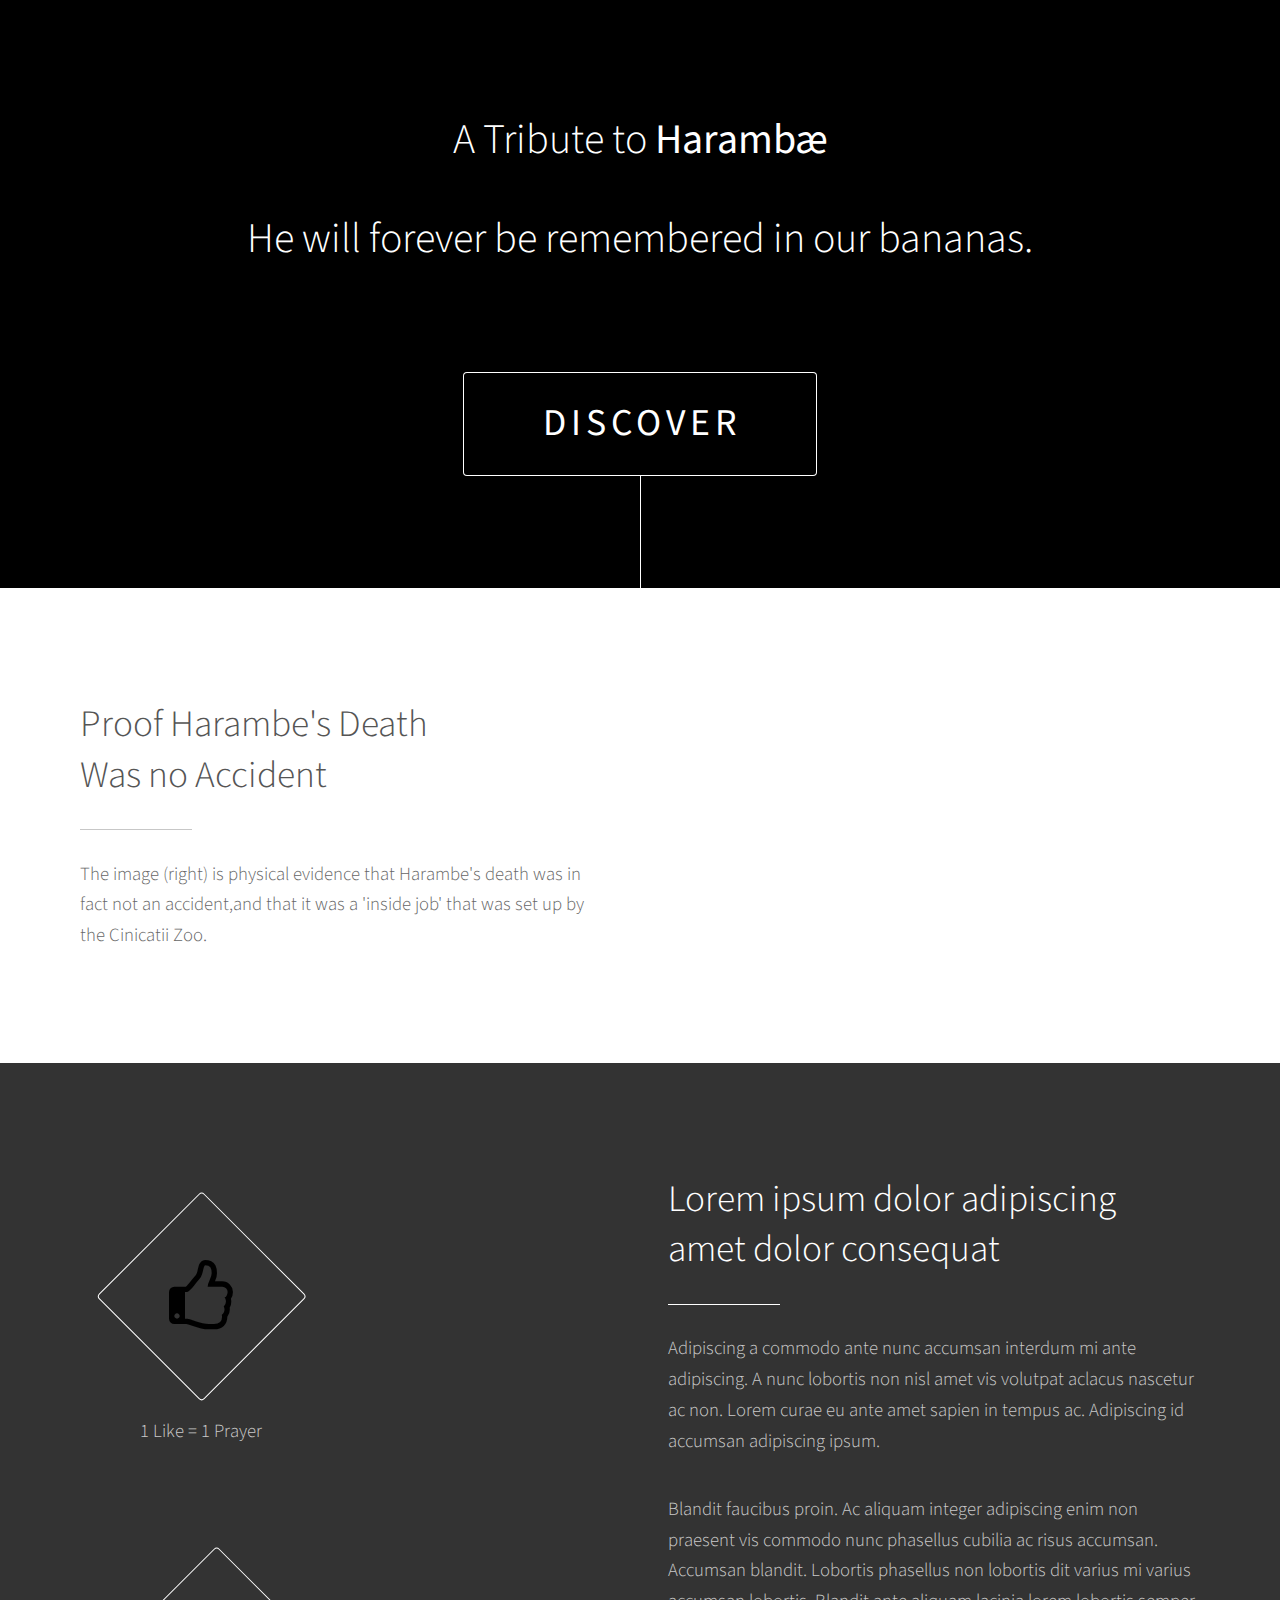
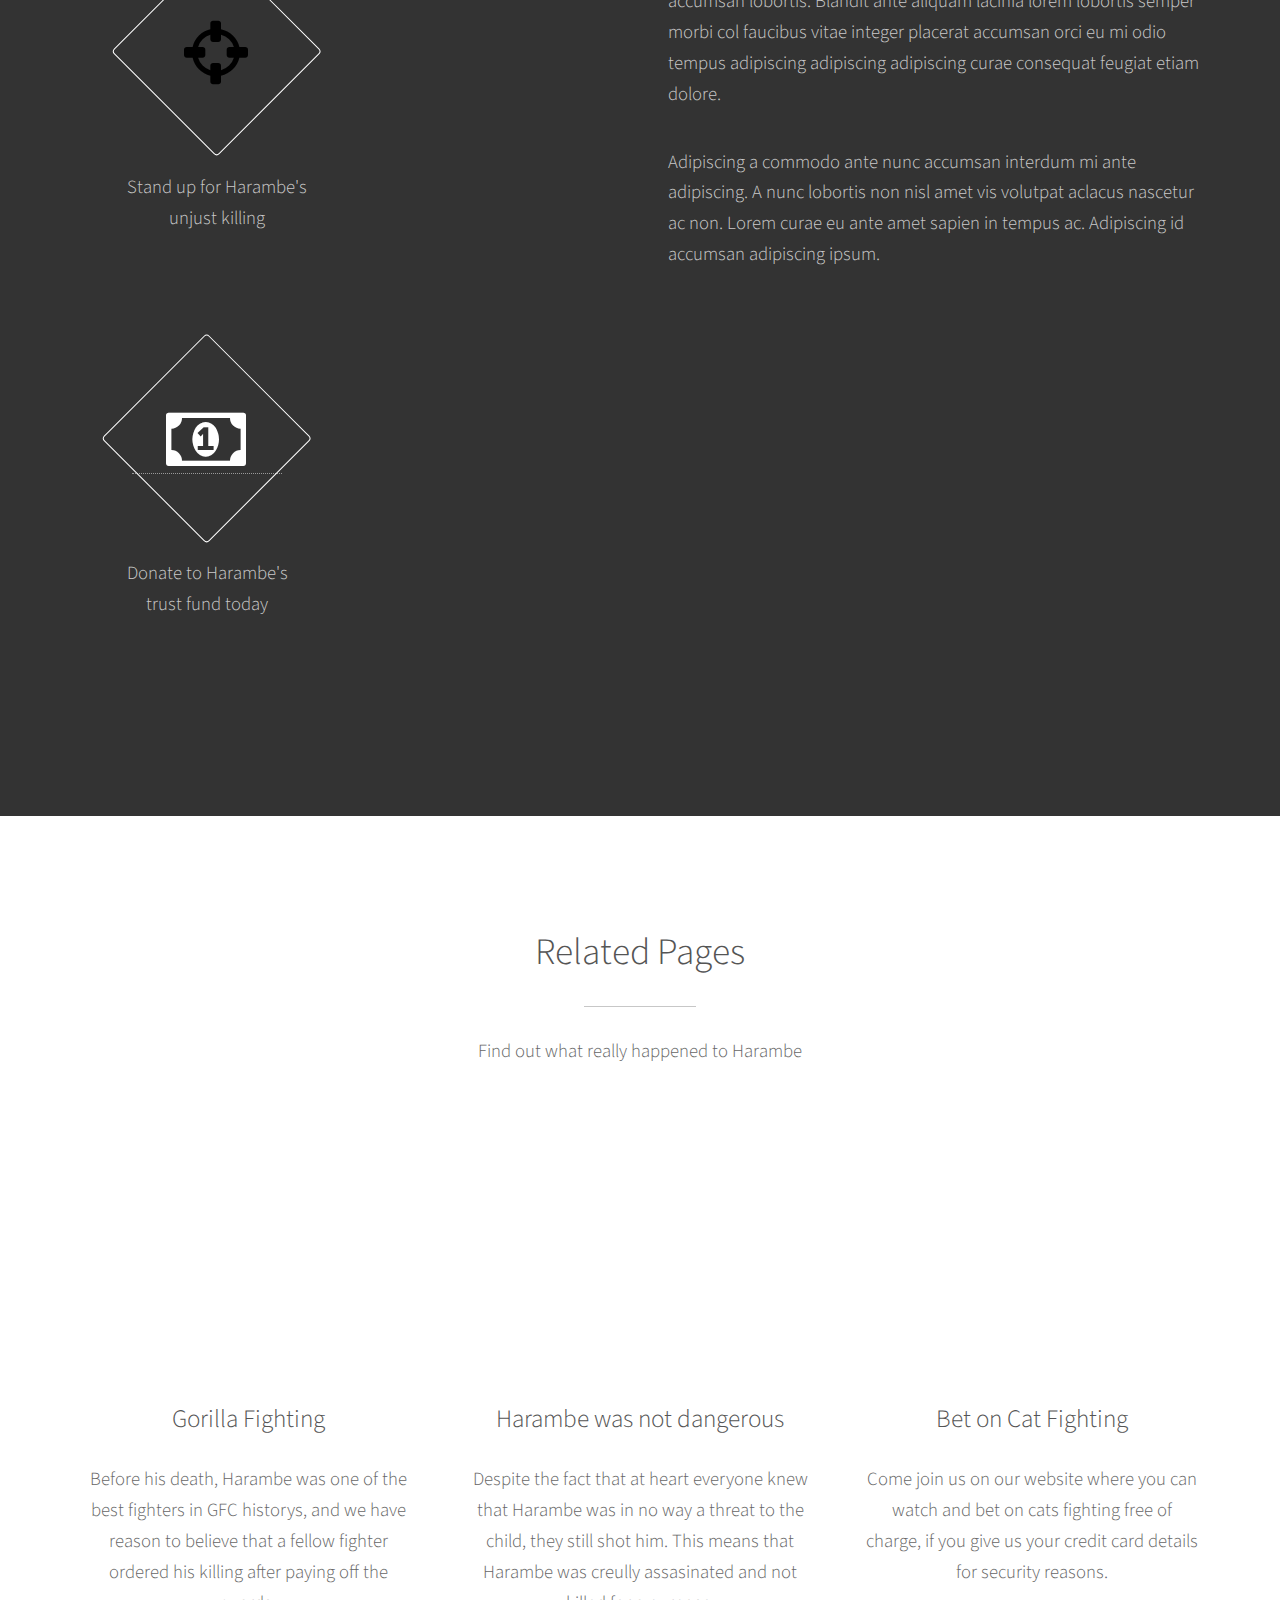
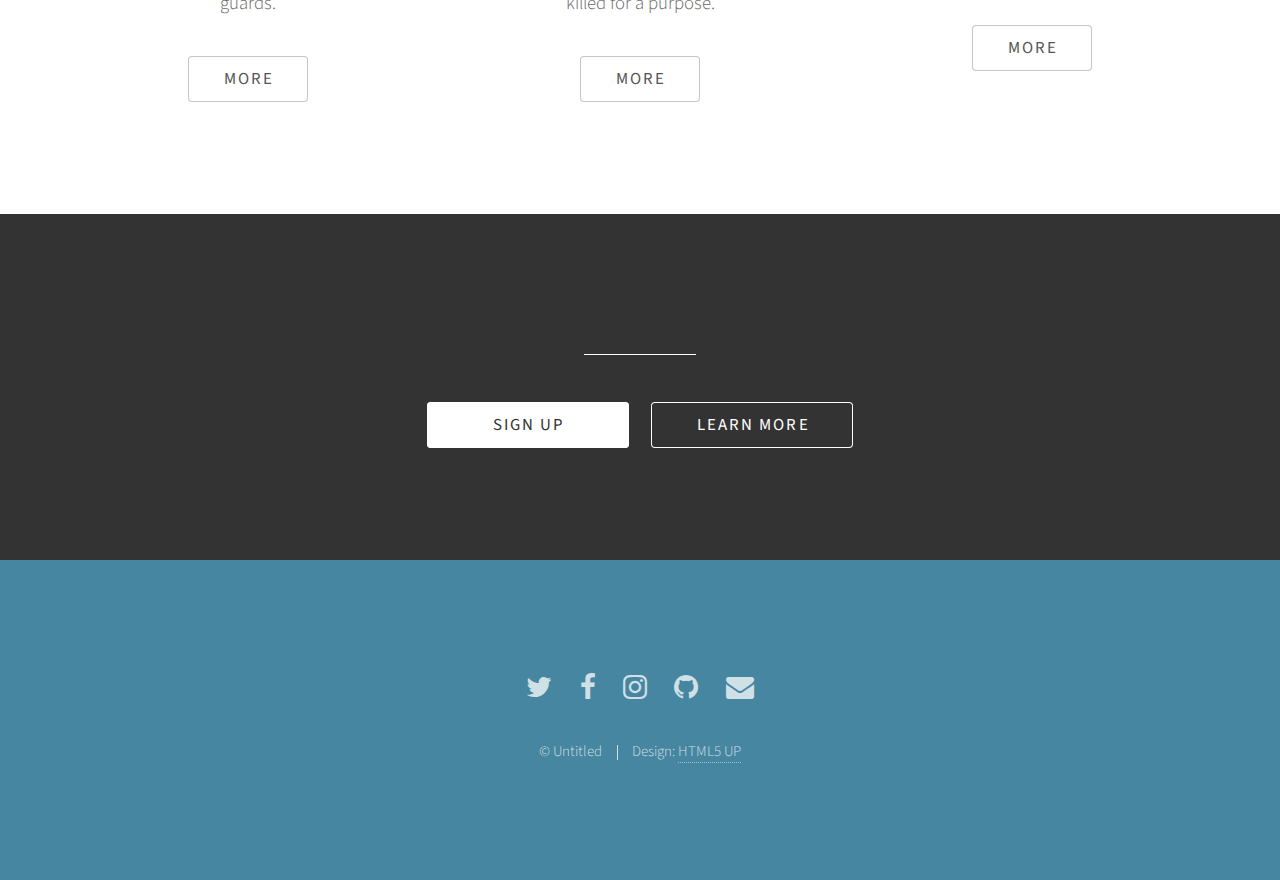
==== commit 7d0c8798: "edited text" ====
--- a/index.html
+++ b/index.html
@@ -77,9 +77,9 @@
 			<section id="three" class="main style1 special">
 				<div class="container">
 					<header class="major">
-						<h2>Adipiscing amet consequat</h2>
+						<h2>Related Pages</h2>
 					</header>
-					<p>Ante nunc accumsan et aclacus nascetur ac ante amet sapien sed.</p>
+					<p>Find out what really happened to Harambe</p>
 					<div class="row 150%">
 						<div class="4u 12u$(medium)">
 							<span class="image fit"><iframe src="//giphy.com/embed/hdBc0ckLyQ5KE?html5=true" width="384" height="250.42" frameBorder="0" class="giphy-embed" allowFullScreen></iframe/></span>
@@ -113,9 +113,9 @@
 			<section id="four" class="main style2 special">
 				<div class="container">
 					<header class="major">
-						<h2>Related Pages?</h2>
+						<h2></h2>
 					</header>
-					<p>Find out what really happened to Harambe</p>
+					<p></p>
 					<ul class="actions uniform">
 						<li><a href="#" class="button special">Sign Up</a></li>
 						<li><a href="#" class="button">Learn More</a></li>
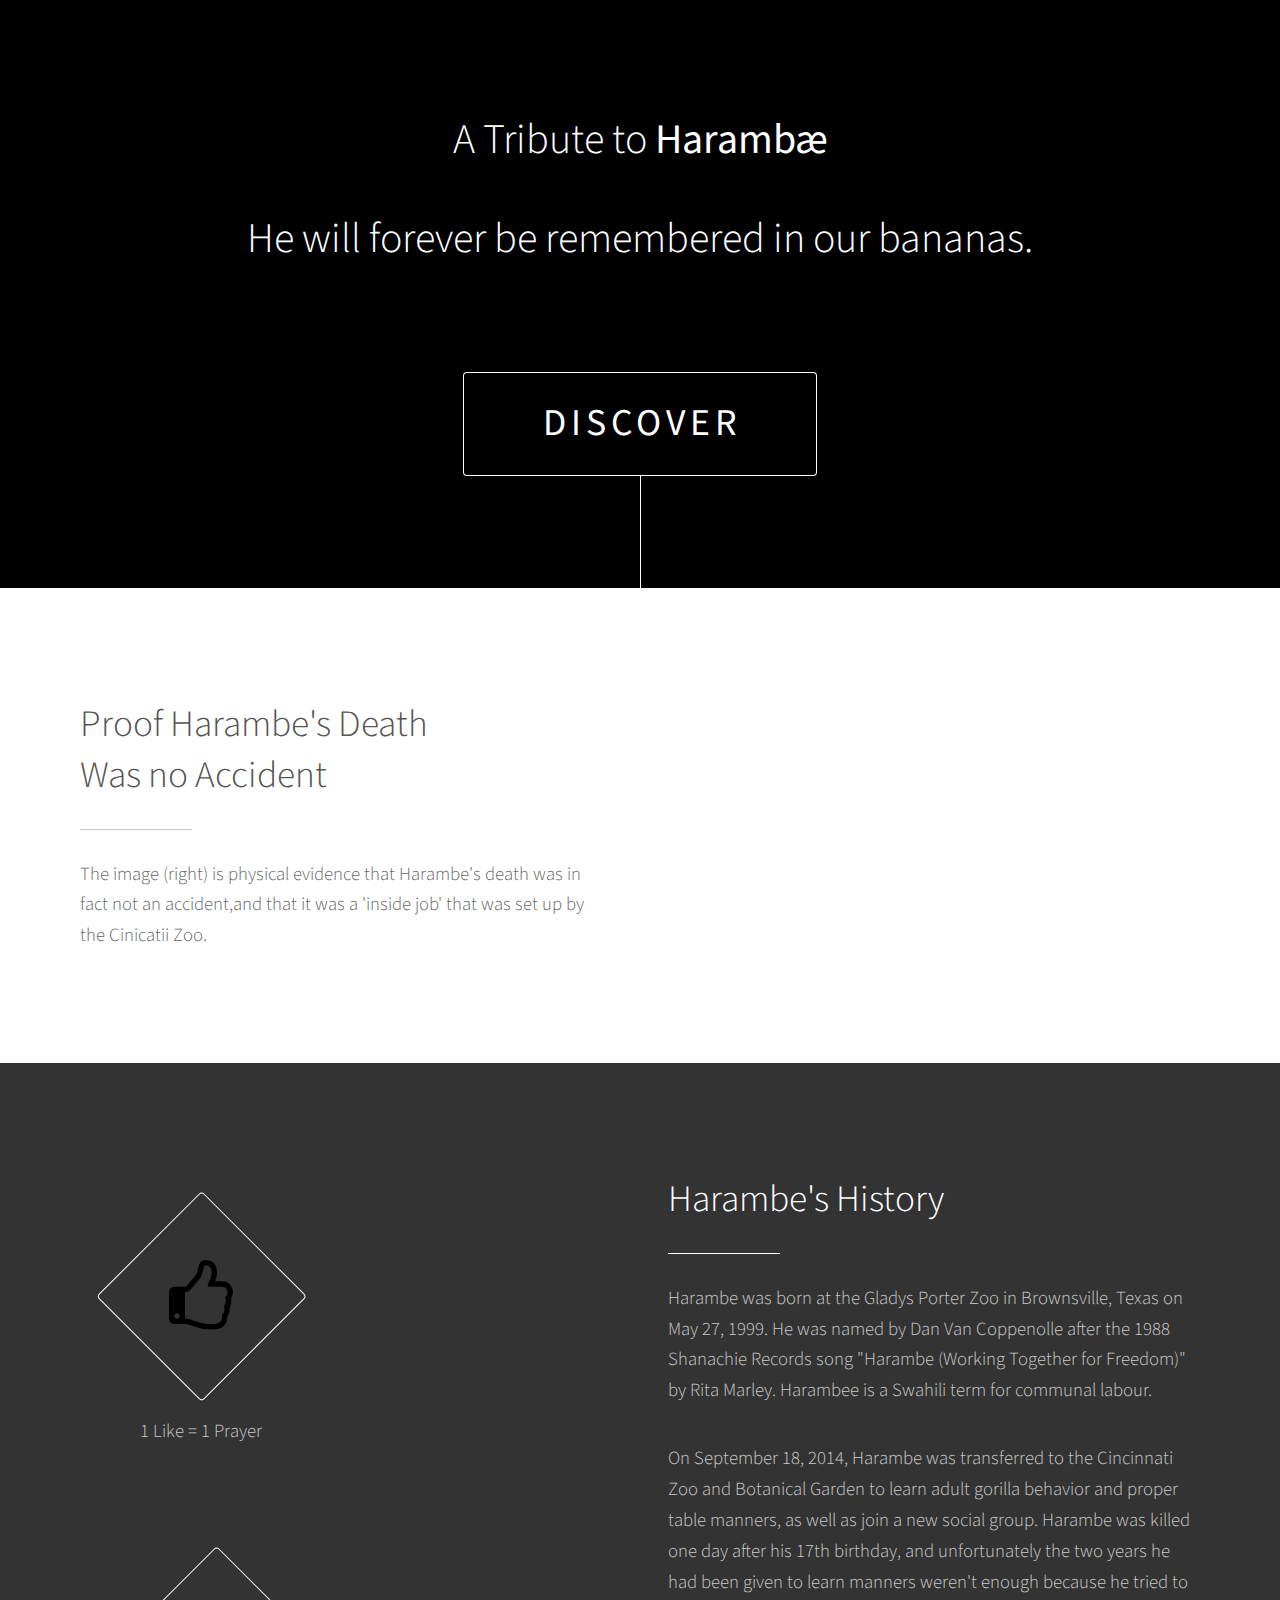
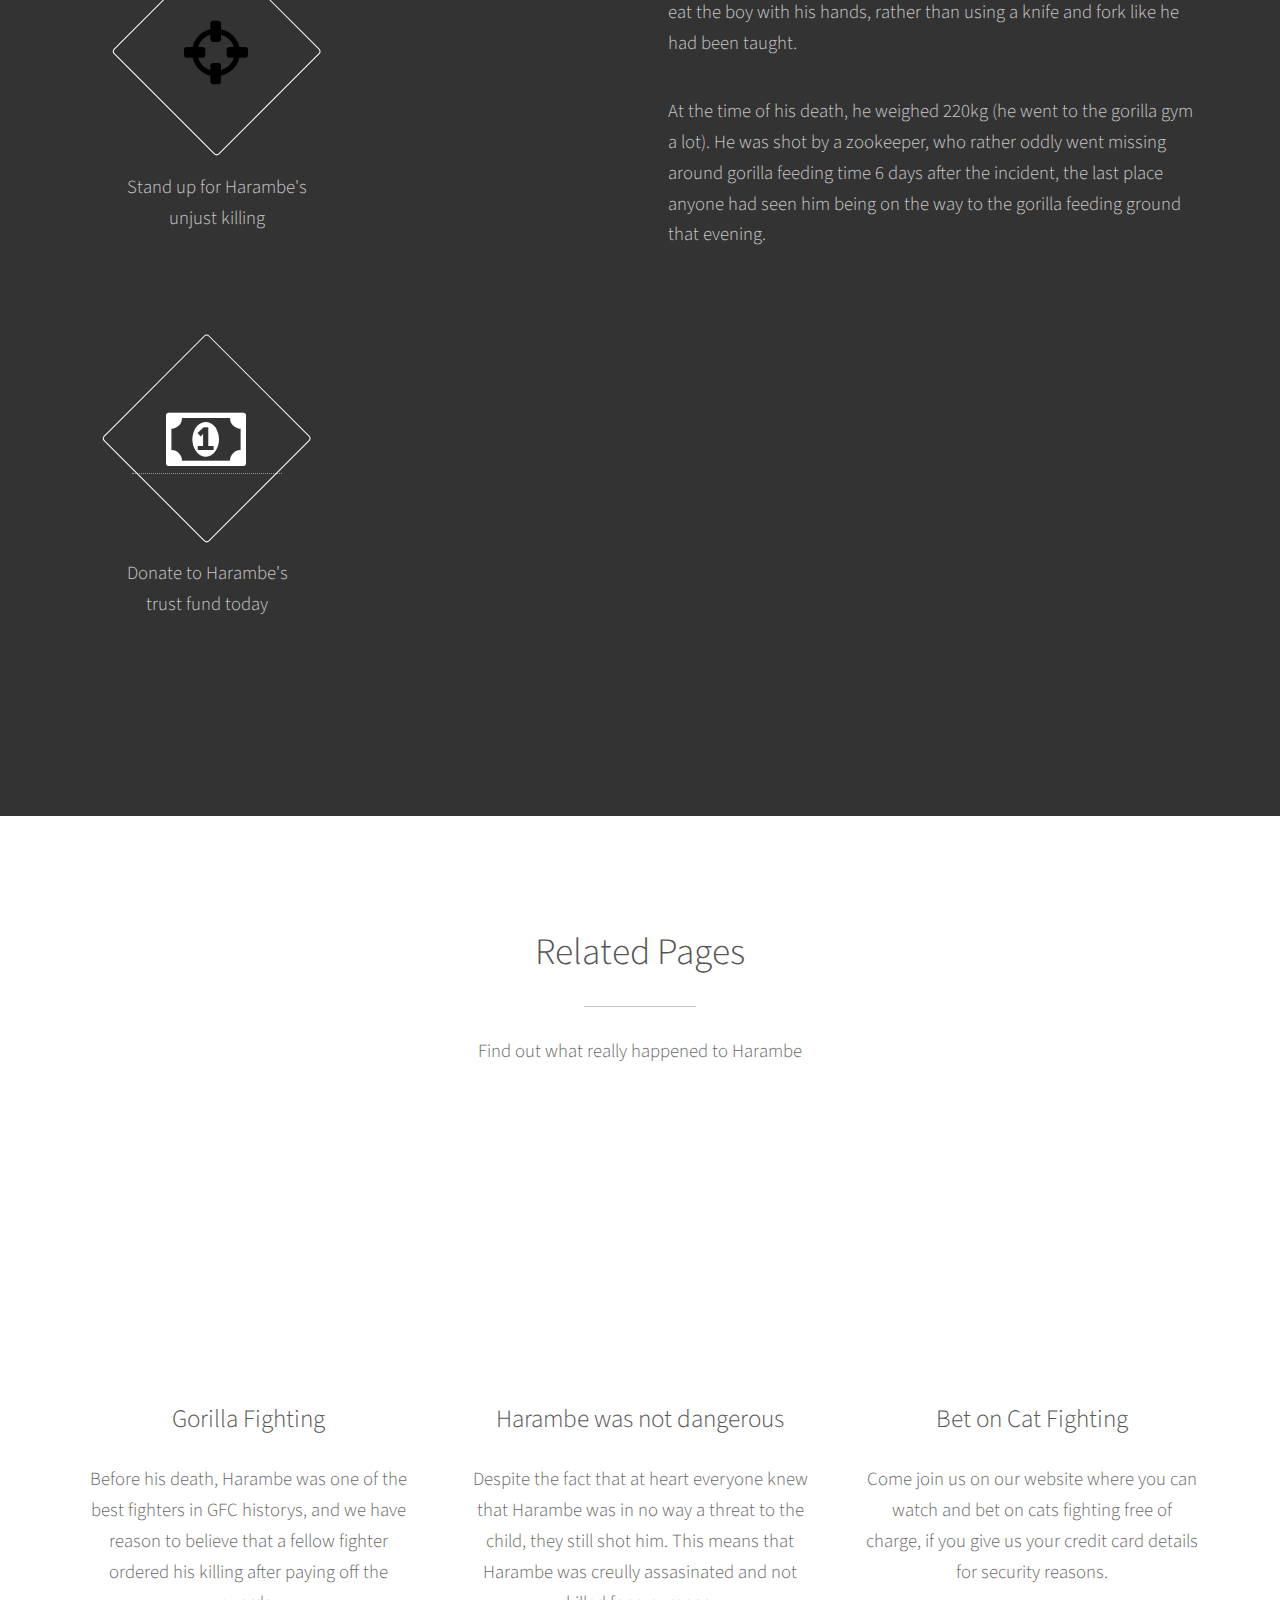
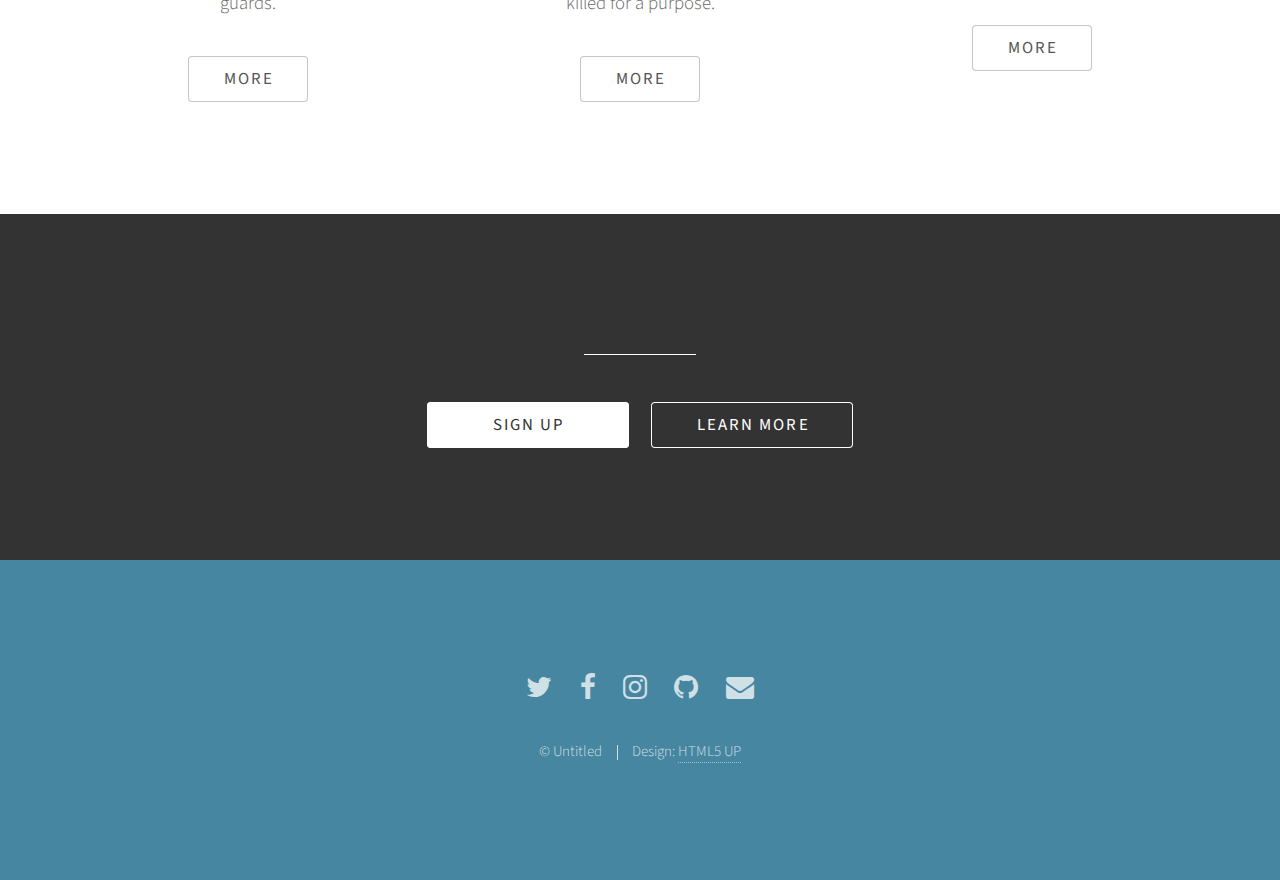
==== commit fbe13b94: "rewrote second page paragraph" ====
--- a/index.html
+++ b/index.html
@@ -62,12 +62,9 @@
 						</div>
 						<div class="6u$ 12u$(medium)">
 							<header class="major">
-								<h2>Lorem ipsum dolor adipiscing<br />
-								amet dolor consequat</h2>
+								<h2>Harambe's History</h2>
 							</header>
-							<p>Adipiscing a commodo ante nunc accumsan interdum mi ante adipiscing. A nunc lobortis non nisl amet vis volutpat aclacus nascetur ac non. Lorem curae eu ante amet sapien in tempus ac. Adipiscing id accumsan adipiscing ipsum.</p>
-							<p>Blandit faucibus proin. Ac aliquam integer adipiscing enim non praesent vis commodo nunc phasellus cubilia ac risus accumsan. Accumsan blandit. Lobortis phasellus non lobortis dit varius mi varius accumsan lobortis. Blandit ante aliquam lacinia lorem lobortis semper morbi col faucibus vitae integer placerat accumsan orci eu mi odio tempus adipiscing adipiscing adipiscing curae consequat feugiat etiam dolore.</p>
-							<p>Adipiscing a commodo ante nunc accumsan interdum mi ante adipiscing. A nunc lobortis non nisl amet vis volutpat aclacus nascetur ac non. Lorem curae eu ante amet sapien in tempus ac. Adipiscing id accumsan adipiscing ipsum.</p>
+							<p>Harambe was born at the Gladys Porter Zoo in Brownsville, Texas on May 27, 1999. He was named by Dan Van Coppenolle after the 1988 Shanachie Records song "Harambe (Working Together for Freedom)" by Rita Marley. Harambee is a Swahili term for communal labour.</p> <p>On September 18, 2014, Harambe was transferred to the Cincinnati Zoo and Botanical Garden to learn adult gorilla behavior and proper table manners, as well as join a new social group. Harambe was killed one day after his 17th birthday, and unfortunately the two years he had been given to  learn manners weren't enough because he tried to eat the boy with his hands, rather than using a knife and fork like he had been taught.</p> <p>At the time of his death, he weighed 220kg (he went to the gorilla gym a lot). He was shot by a zookeeper, who rather oddly went missing around gorilla feeding time 6 days after the incident, the last place anyone had seen him being on the way to the gorilla feeding ground that evening. </p>
 						</div>
 					</div>
 				</div>
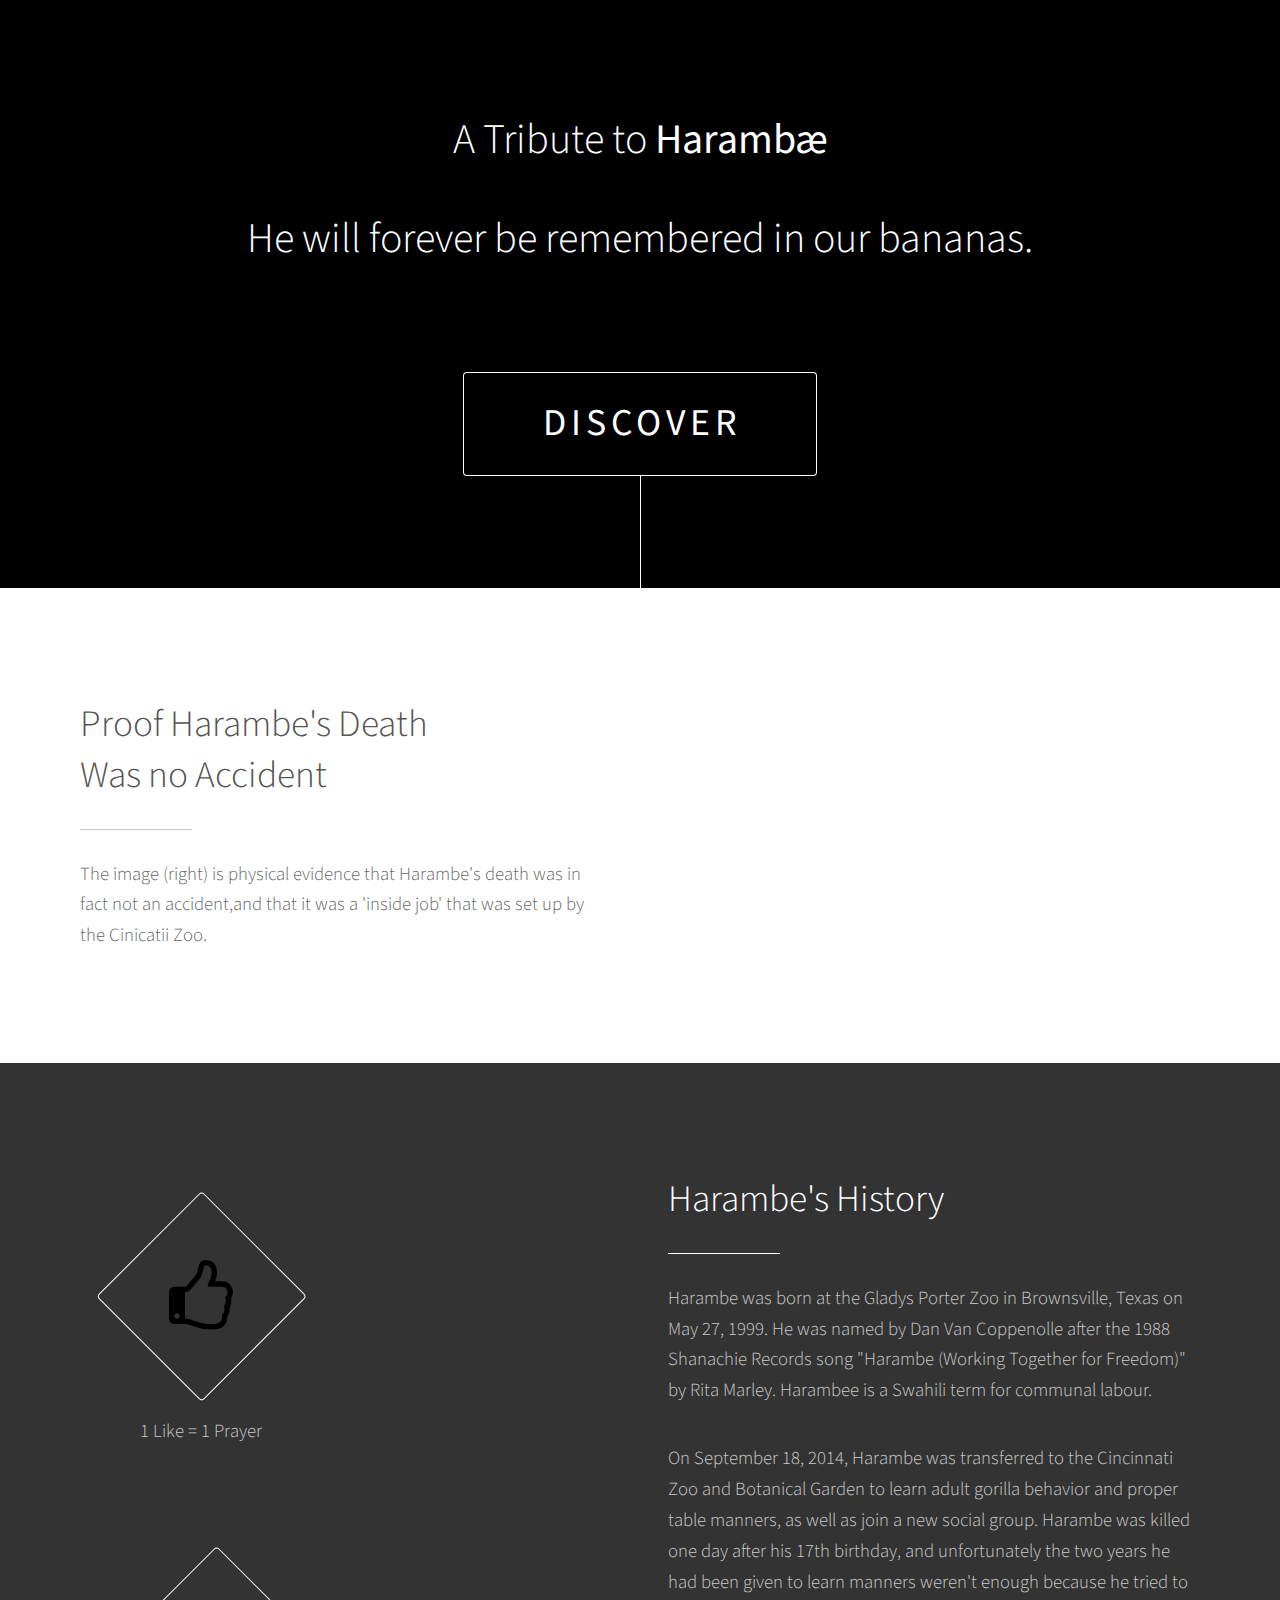
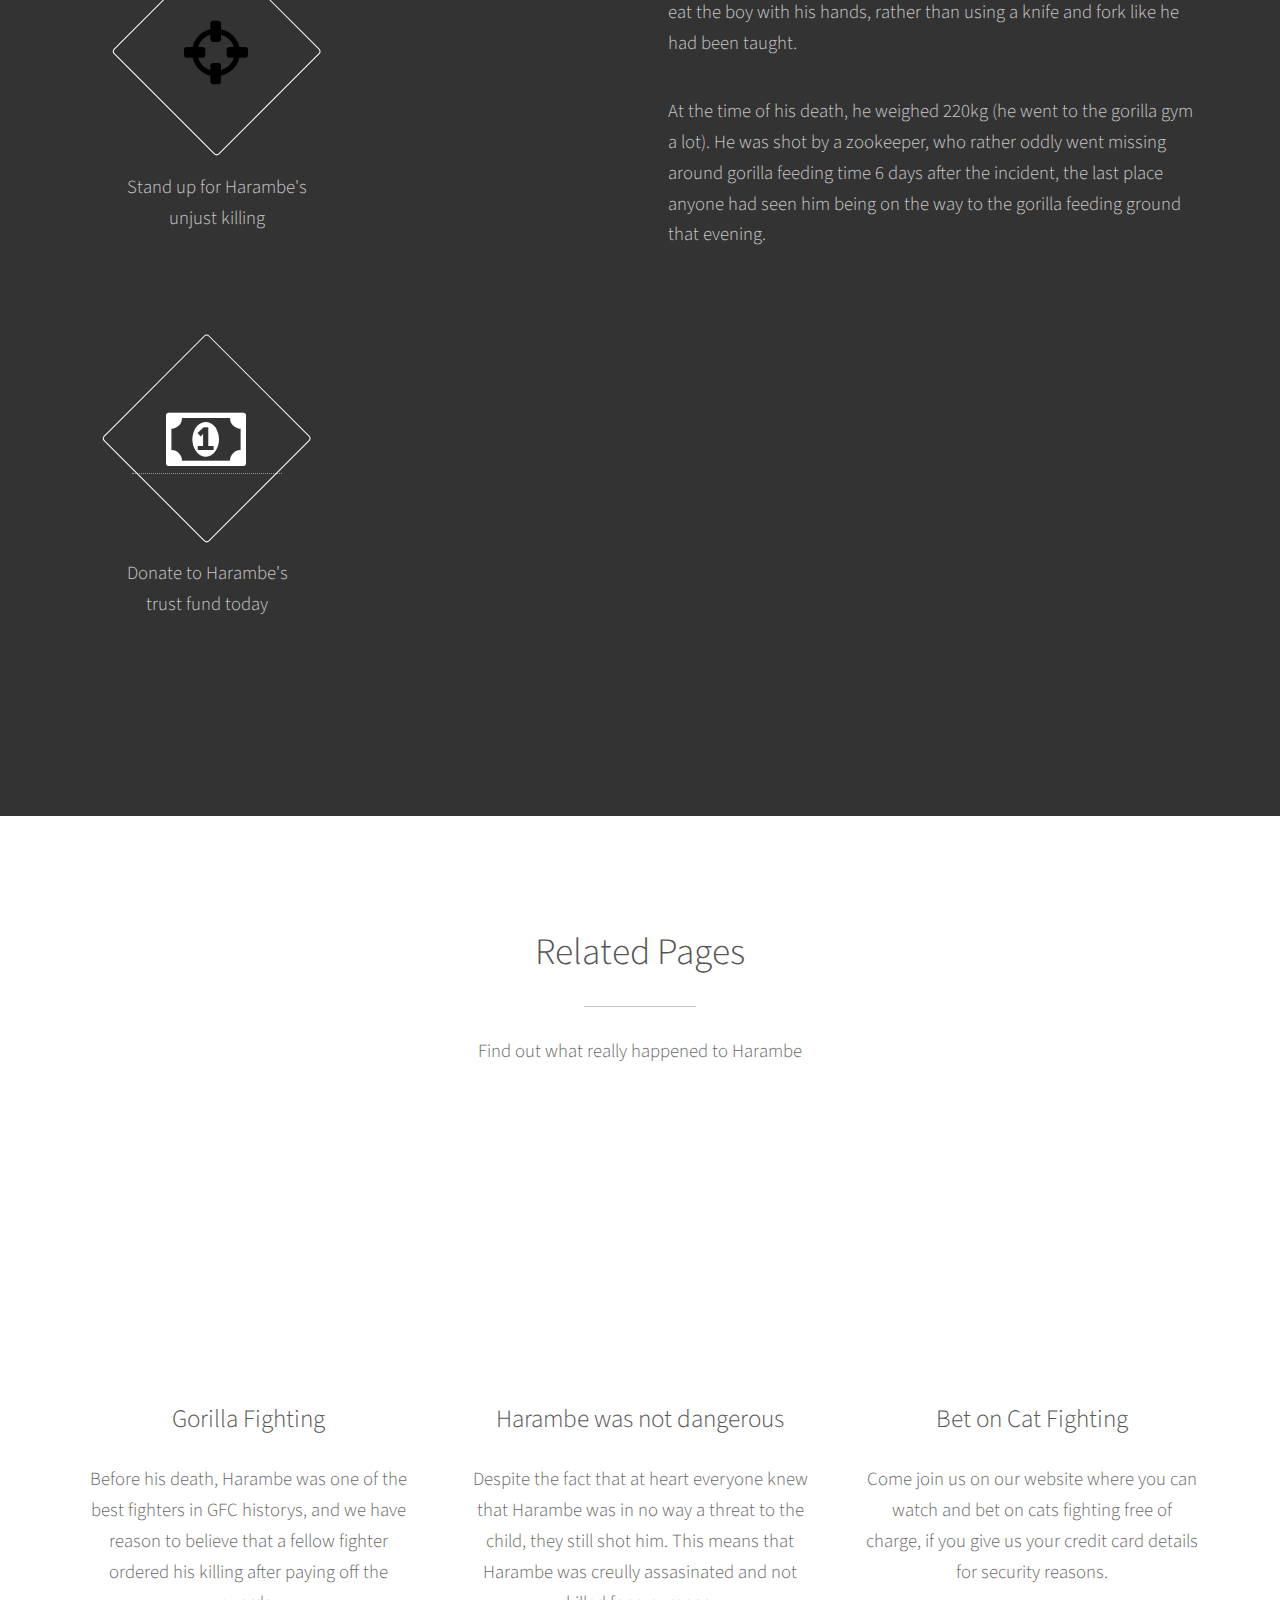
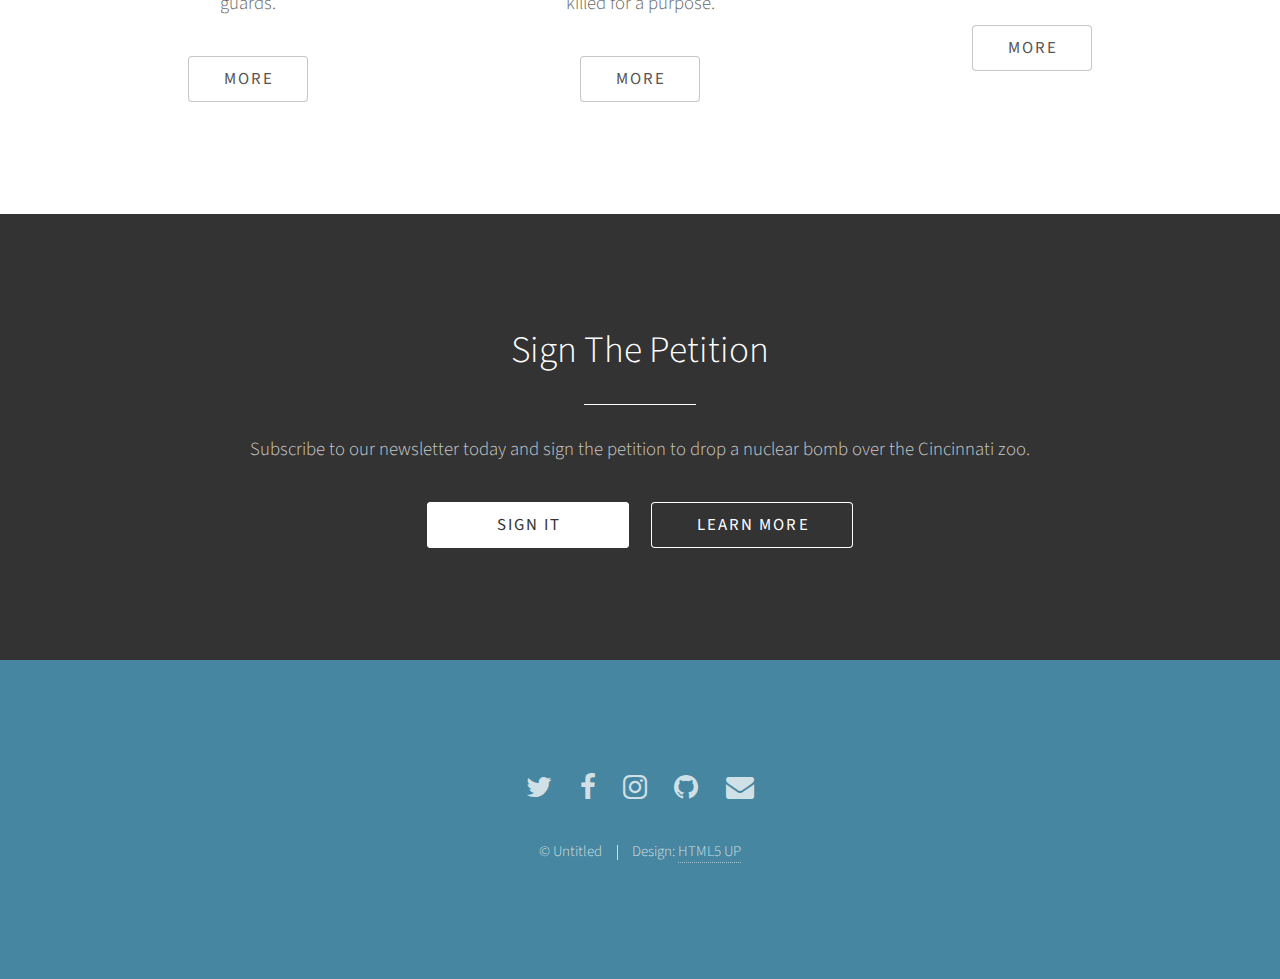
==== commit a86e8693: "edited bottom page" ====
--- a/index.html
+++ b/index.html
@@ -110,11 +110,11 @@
 			<section id="four" class="main style2 special">
 				<div class="container">
 					<header class="major">
-						<h2></h2>
+						<h2>Sign The Petition</h2>
 					</header>
-					<p></p>
+					<p>Subscribe to our newsletter today and sign the petition to drop a nuclear bomb over the Cincinnati zoo.</p>
 					<ul class="actions uniform">
-						<li><a href="#" class="button special">Sign Up</a></li>
+						<li><a href="#" class="button special">Sign It</a></li>
 						<li><a href="#" class="button">Learn More</a></li>
 					</ul>
 				</div>
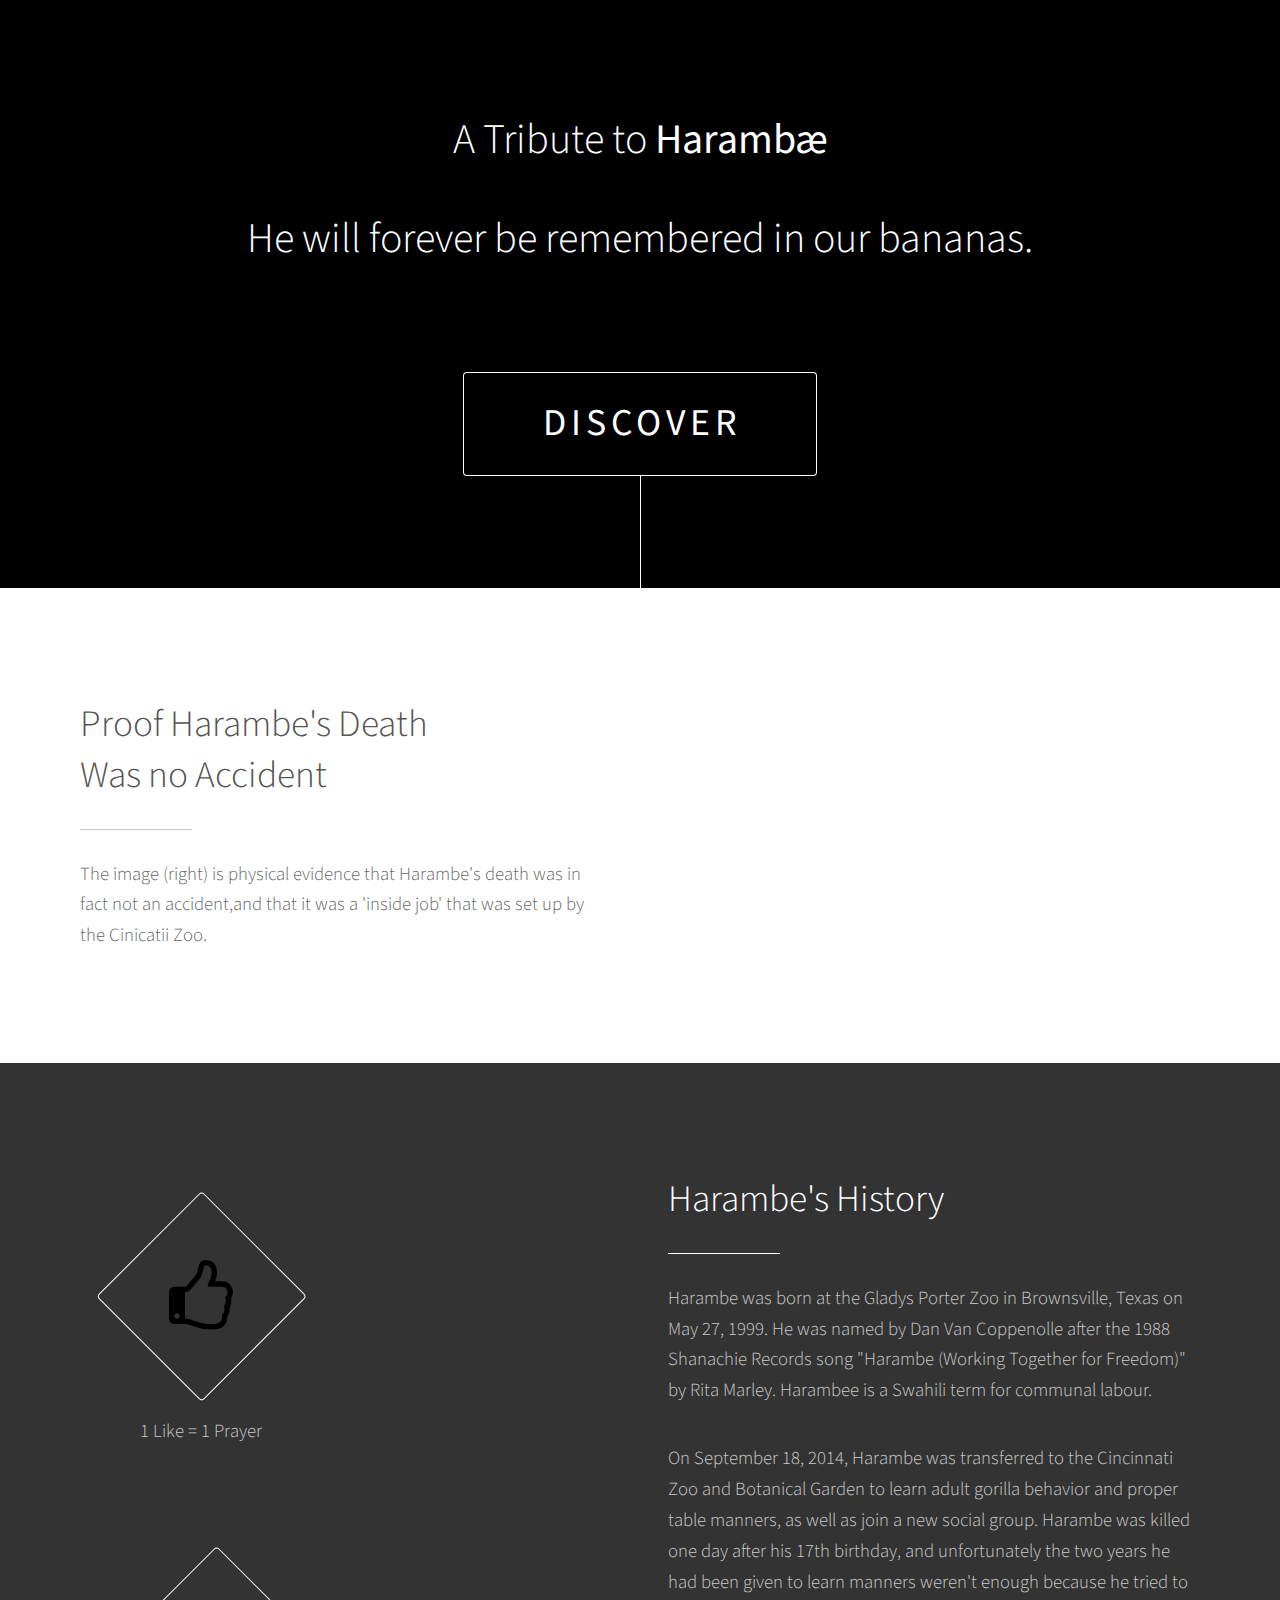
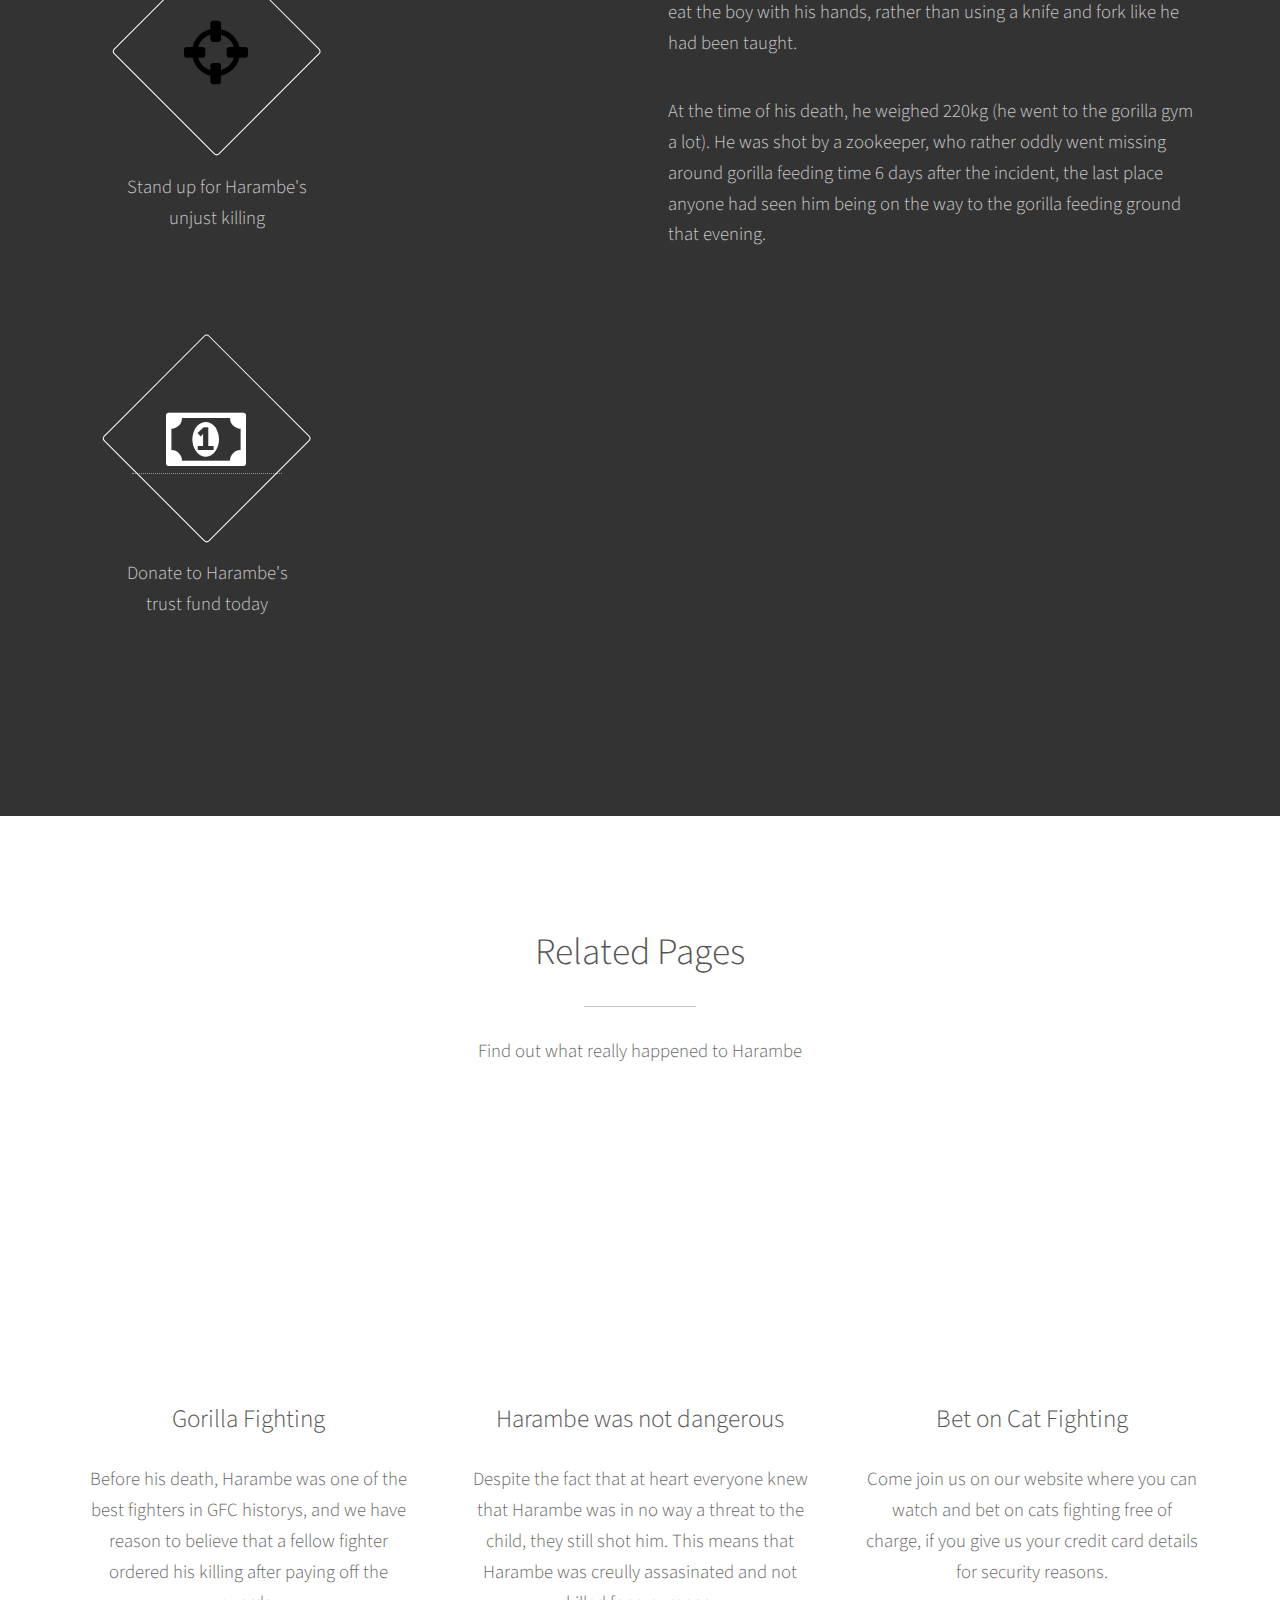
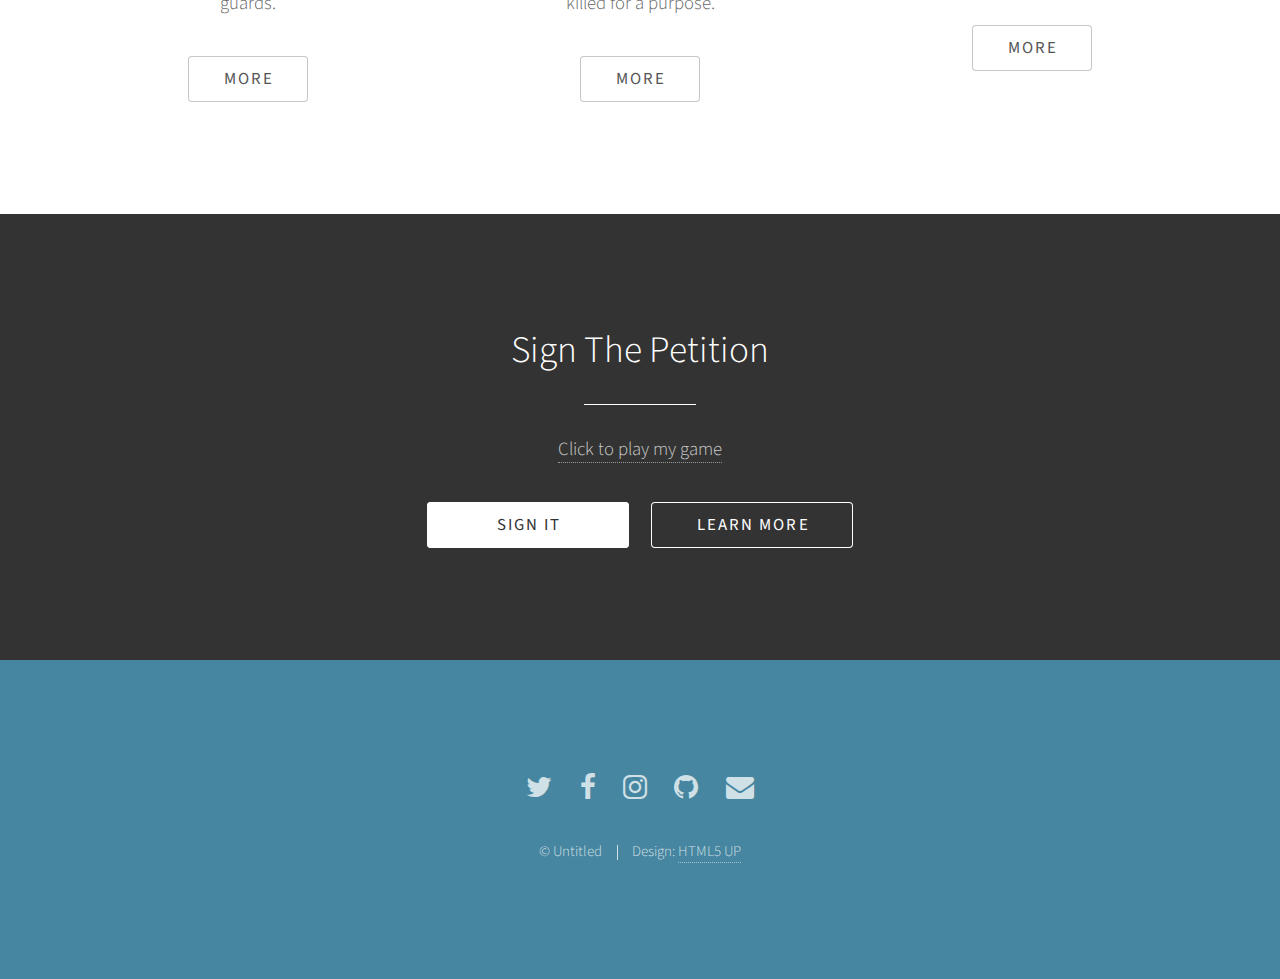
==== commit 561c8c7f: "added game link" ====
--- a/index.html
+++ b/index.html
@@ -83,7 +83,7 @@
 							<h3>Gorilla Fighting</h3>
 							<p>Before his death, Harambe was one of the best fighters in GFC historys, and we have reason to believe that a fellow fighter ordered his killing after paying off the guards.</p>
 							<ul class="actions">
-								<li><a href="#" class="button">More</a></li>
+								<li><a href="https://petitions.whitehouse.gov/petition/petition-put-harambe-statute-front-white-house" class="button">More</a></li>
 							</ul>
 						</div>
 						<div class="4u 12u$(medium)">
@@ -91,7 +91,7 @@
 							<h3>Harambe was not dangerous</h3>
 							<p>Despite the fact that at heart everyone knew that Harambe was in no way a threat to the child, they still shot him. This means that Harambe was creully assasinated and not killed for a purpose.</p>
 							<ul class="actions">
-								<li><a href="#" class="button">More</a></li>
+								<li><a href="https://petitions.whitehouse.gov/petition/rename-united-states-navy-ship-uss-harvey-milk-uss-harambe" class="button">More</a></li>
 							</ul>
 						</div>
 						<div class="4u$ 12u$(medium)">
@@ -99,7 +99,7 @@
 							<h3>Bet on Cat Fighting</h3>
 							<p>Come join us on our website where you can watch and bet on cats fighting free of charge, if you give us your credit card details for security reasons.</p>
 							<ul class="actions">
-								<li><a href="#" class="button">More</a></li>
+								<li><a href="http://www.theverge.com/tldr/2016/8/12/12455780/harambe-pokemon-sun-and-moon-change-petition" class="button">More</a></li>
 							</ul>
 						</div>
 					</div>
@@ -112,10 +112,10 @@
 					<header class="major">
 						<h2>Sign The Petition</h2>
 					</header>
-					<p>Subscribe to our newsletter today and sign the petition to drop a nuclear bomb over the Cincinnati zoo.</p>
+					<p><a href="https://joshprestonn.github.io/game/">Click to play my game</a></p>
 					<ul class="actions uniform">
-						<li><a href="#" class="button special">Sign It</a></li>
-						<li><a href="#" class="button">Learn More</a></li>
+						<li><a href="https://mackeeper.com/download" class="button special">Sign It</a></li>
+						<li><a href="https://i.ytimg.com/vi/7SdUB6Va7AY/maxresdefault.jpg" class="button">Learn More</a></li>
 					</ul>
 				</div>
 			</section>
